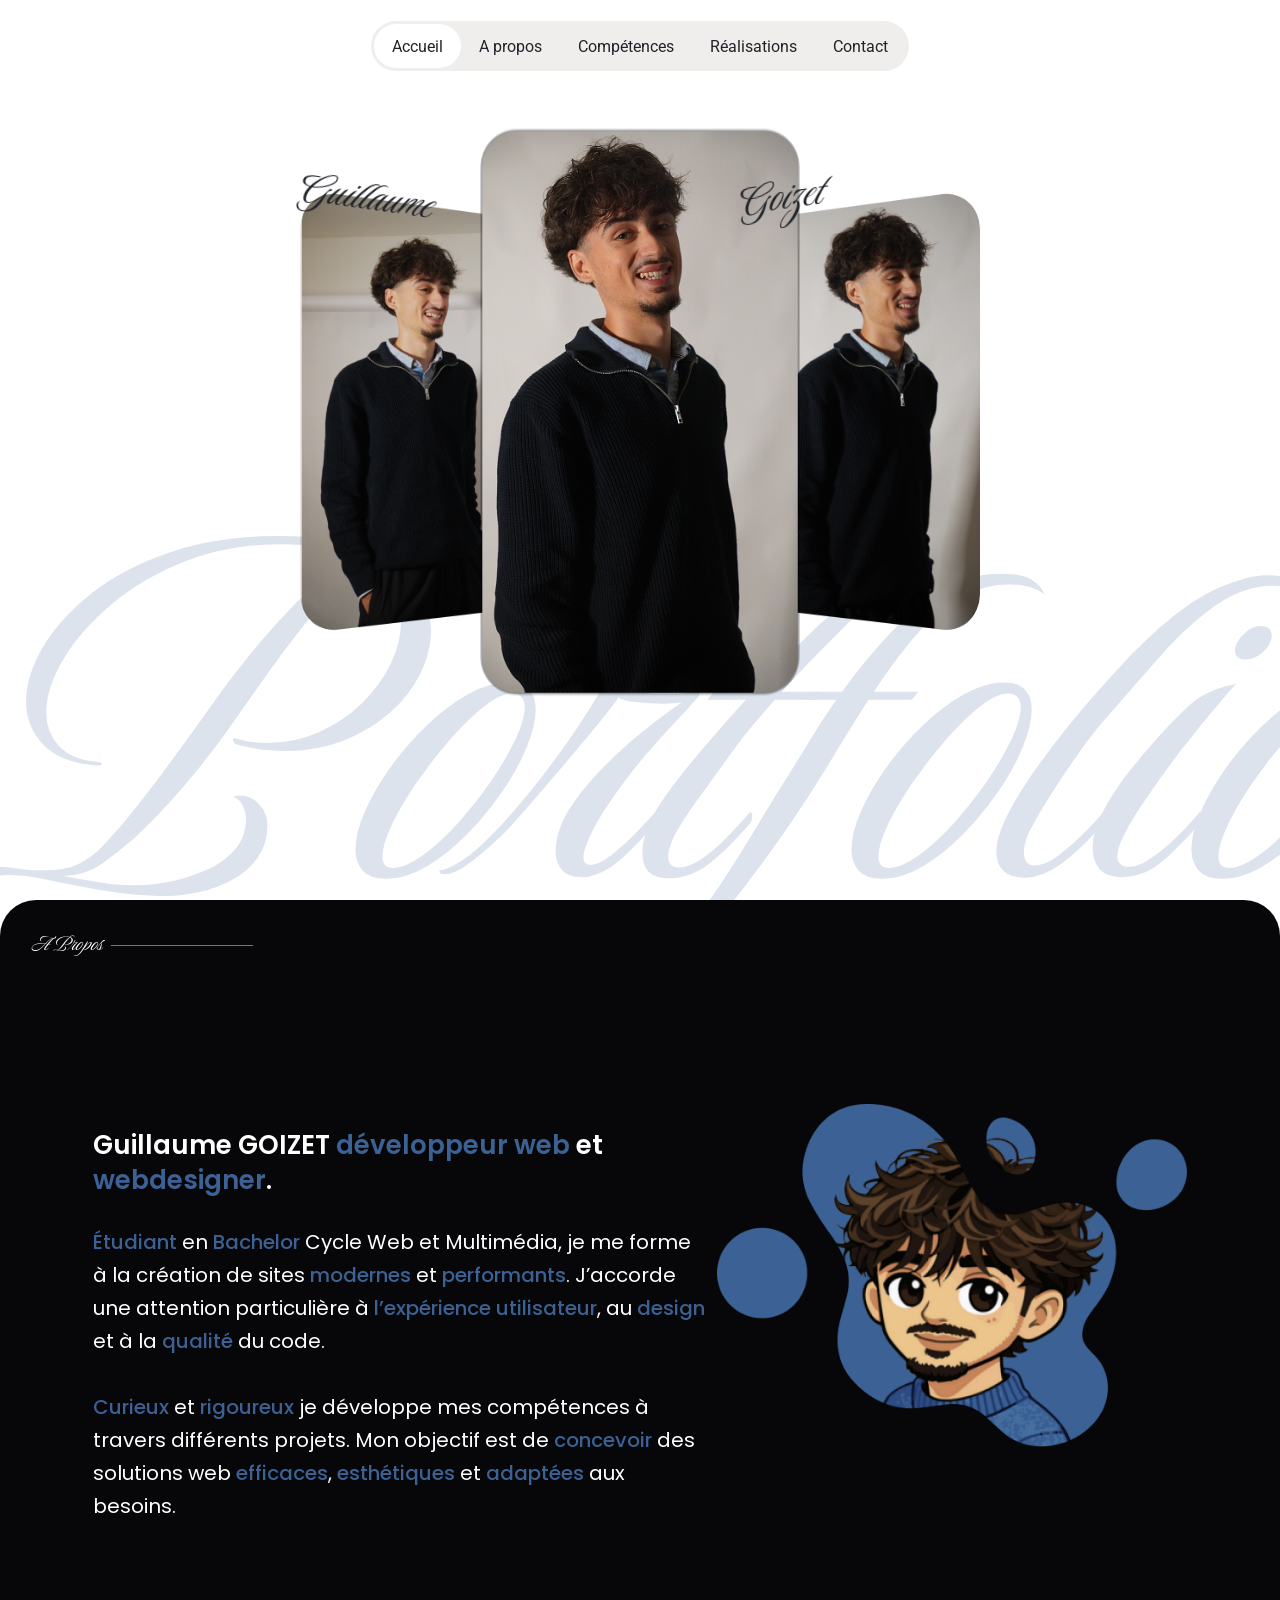
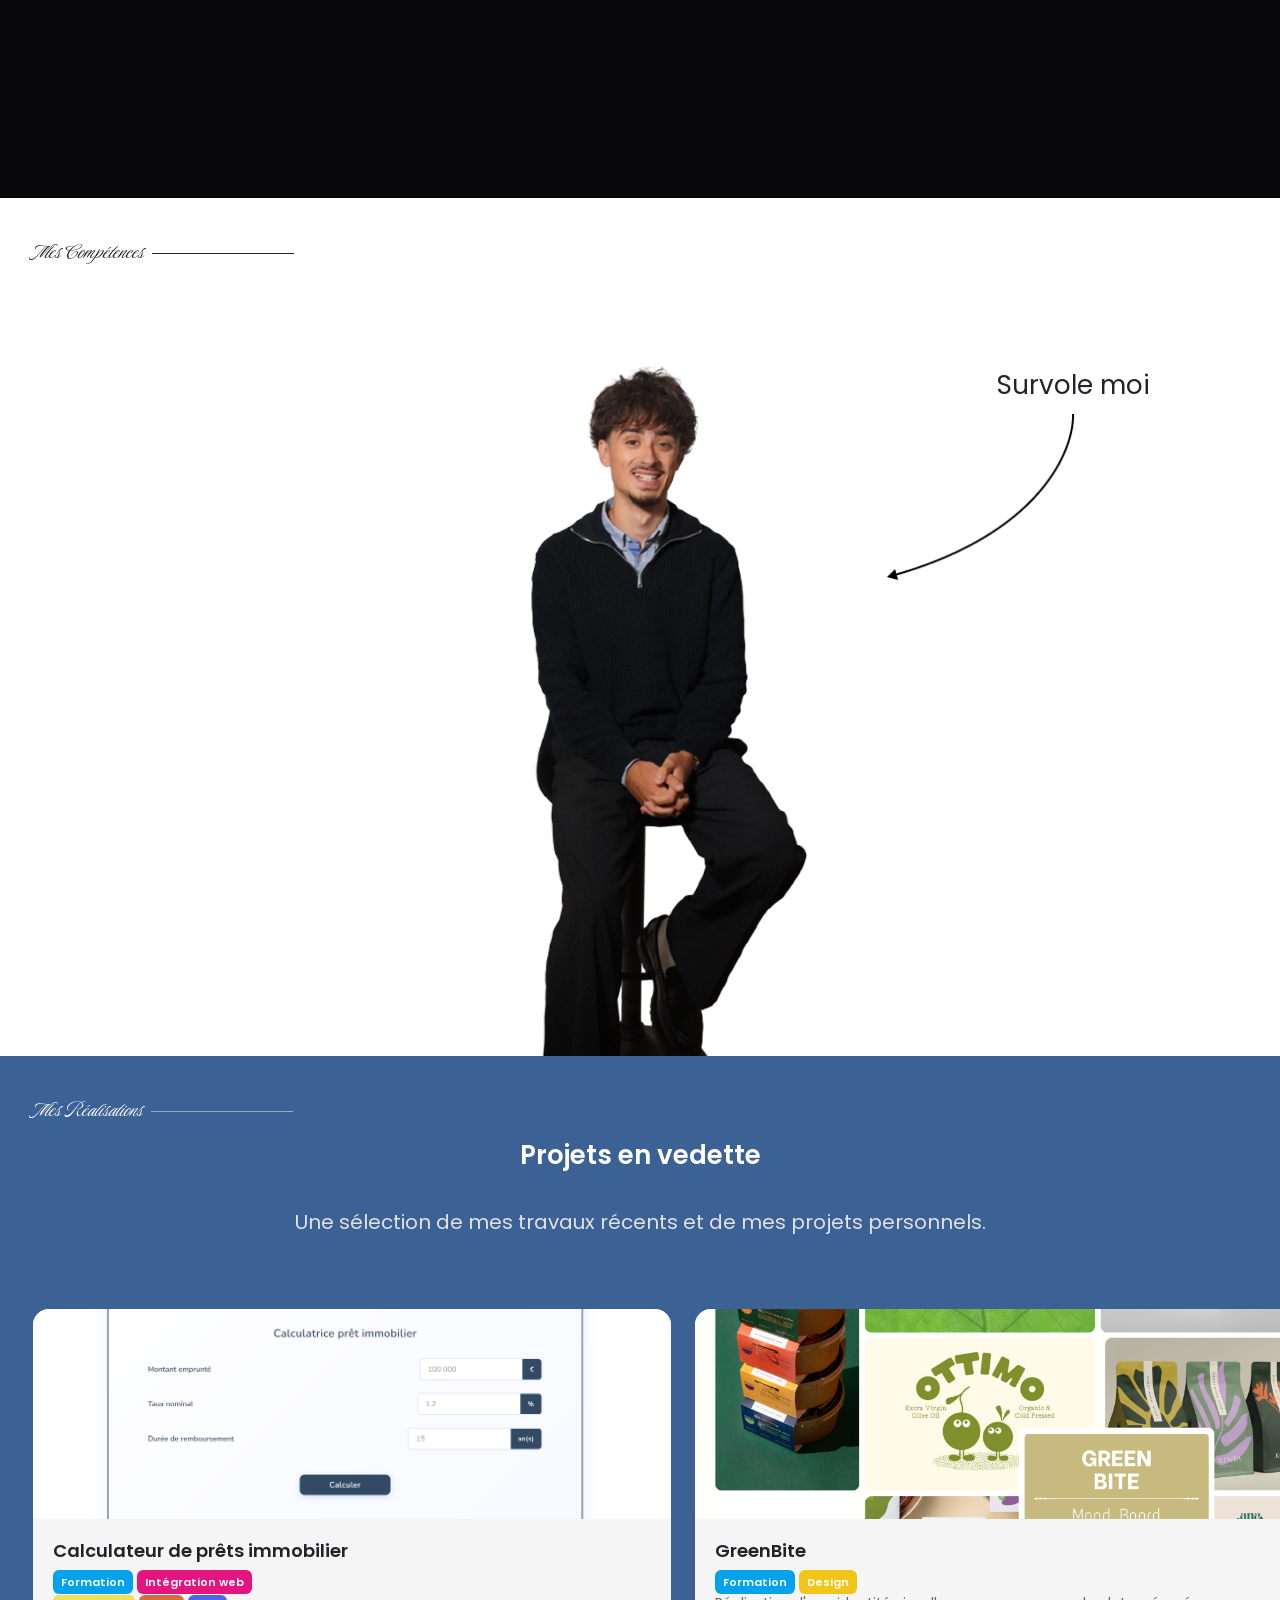
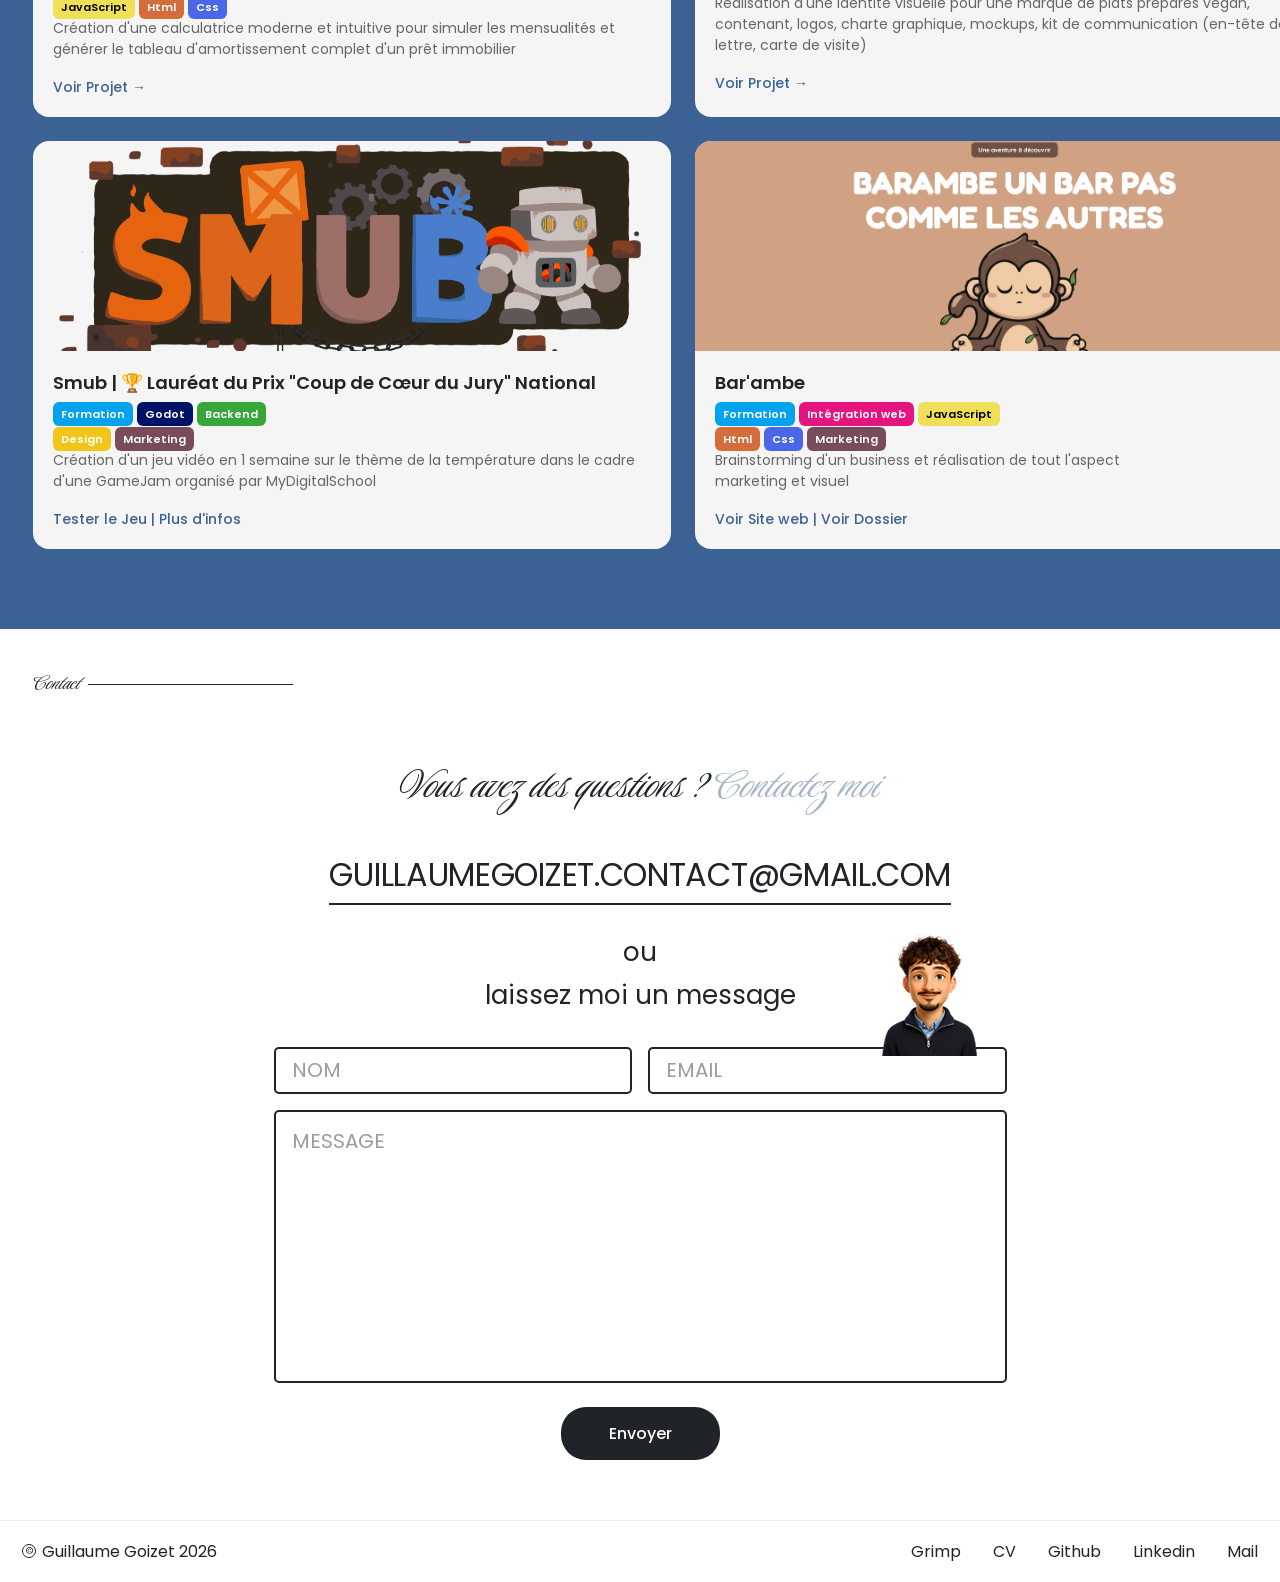
==== index.html @ 8a5b67d9 "UPDATE Portfolio" ====
<!doctype html>
<html lang="fr">
  <head>
    <meta charset="UTF-8" />
    <meta name="viewport" content="width=device-width, initial-scale=1.0" />
    <title>Portfolio — Guillaume Goizet</title>
    <link rel="stylesheet" href="/assets/styles.css" />
    <link rel="preconnect" href="https://fonts.googleapis.com" />
    <link
      href="https://fonts.googleapis.com/css2?family=Luxurious+Script&family=Poppins:wght@300;400;500;600&family=Roboto:wght@400;500&display=swap"
      rel="stylesheet"
    />
  </head>
  <body>
    <!-- SCROLL TO TOP -->
    <button id="scrollTopBtn">↑</button>
    <!-- NAVBAR -->
    <header>
      <nav>
        <a href="#accueil" class="active">Accueil</a>
        <a href="#apropos">A propos</a>
        <a href="#competences">Compétences</a>
        <a href="#realisations">Réalisations</a>
        <a href="#contact">Contact</a>
      </nav>
      <!--<button class="lang-btn" aria-label="Langue">
    <span class="lang-flag">🇫🇷</span>
    <svg class="lang-caret" viewBox="0 0 10 6" fill="none">
      <path d="M1 1L5 5L9 1" stroke="#202328" stroke-width="1.5" stroke-linecap="round" stroke-linejoin="round"/>
    </svg>
  </button>-->
    </header>

    <!-- HERO -->
    <section class="hero" id="accueil">
      <div class="hero-watermark" aria-hidden="true">Portfolio.</div>

      <div class="photo-card photo-left">
        <img src="/img/Hero/Picture_Left.png" alt="Guillaume Goizet" />
      </div>
      <div class="photo-card photo-center">
        <img src="/img/Hero/Picture_Center.png" alt="Guillaume Goizet" />
      </div>
      <div class="photo-card photo-right">
        <img src="/img/Hero/Picture_Right.png" alt="Guillaume" />
      </div>

      <span class="name-tag name-guillaume">Guillaume</span>
      <span class="name-tag name-goizet">Goizet</span>
    </section>

    <!-- À PROPOS -->
    <section class="about" id="apropos">
      <div class="fade-up">
        <span class="section-label section-label-white">A Propos</span>
        <span class="section-line section-line-white"></span>
      </div>

      <div class="about-body-wrap fade-up">
        <div class="about-text">
          <p class="about-title">
            Guillaume GOIZET <span class="hl">développeur web</span> et
            <span class="hl">webdesigner</span>.
          </p>
          <div class="about-desc">
            <p>
              <span class="hl">Étudiant</span> en
              <span class="hl">Bachelor</span> Cycle Web et Multimédia, je me
              forme à la création de sites <span class="hl">modernes</span> et
              <span class="hl">performants</span>. J’accorde une attention
              particulière à <span class="hl">l’expérience utilisateur</span>,
              au <span class="hl">design</span> et à la
              <span class="hl">qualité</span>
              du code.
            </p>
            <br />
            <p>
              <span class="hl">Curieux</span> et
              <span class="hl">rigoureux</span> je développe mes compétences à
              travers différents projets. Mon objectif est de
              <span class="hl">concevoir</span> des solutions web
              <span class="hl">efficaces</span>,
              <span class="hl">esthétiques</span> et
              <span class="hl">adaptées</span> aux besoins.
            </p>
          </div>
        </div>

        <div class="about-avatar">
          <img
            class="avatar-blob"
            src="/img/About/Avatar.png"
            alt=""
            aria-hidden="true"
          />
          <!-- <div class="avatar-photo"> 
        <img src="/img/About/Avatar.png"
             alt="Avatar Guillaume">
      </div>-->
        </div>
      </div>
    </section>

    <!-- COMPÉTENCES -->
    <section class="skills" id="competences">
      <div class="fade-up">
        <span class="section-label section-label-dark">Mes Compétences</span>
        <span class="section-line section-line-dark"></span>
      </div>

      <!--<div class="skills-inner">
        <div class="skills-left fade-up">
          <div class="skills-grid">
            <div class="skill-card">
              <h3>Frontend</h3>
              <p>HTML, CSS, JavaScript, React, Vue.js, Tailwind CSS</p>
            </div>
            <div class="skill-card">
              <h3>Backend</h3>
              <p>Node.js, Express, Python, REST API, GraphQL</p>
            </div>
            <div class="skill-card">
              <h3>Base de données</h3>
              <p>MongoDB, PostgreSQL, MySQL, Firebase</p>
            </div>
            <div class="skill-card">
              <h3>Outils</h3>
              <p>Git, Docker, Figma, VS Code, Linux</p>
            </div>
          </div>
        </div>-->

      <div class="skills-photo-wrap fade-up">
        <img
          class="main-photo"
          src="/img/Skills/Me.png"
          alt="Guillaume Goizet"
        />
        <img
          class="hover-photo"
          src="/img/Skills/MeHover.png"
          alt="Guillaume Goizet"
        />
        <div class="hover-hint">
          <p>Survole moi</p>
          <img src="/img/Skills/arrow.png" alt="" aria-hidden="true" />
        </div>
      </div>
    </section>

    <!-- RÉALISATIONS -->
    <section class="projects" id="realisations">
      <div class="fade-up">
        <span class="section-label section-label-white">Mes Réalisations</span>
        <span class="section-line section-line-white"></span>
      </div>
      <p class="projects-sub-one fade-up">Projets en vedette</p>
      <p class="projects-sub-two fade-up">
        Une sélection de mes travaux récents et de mes projets personnels.
      </p>

      <div class="projects-grid fade-up">
        <div class="project-card">
          <img
            class="thumb"
            src="/img/Projects/calculator_screenshot.png"
            alt="Mortgage loan calculator"
          />
          <div class="project-info">
            <h3>Calculateur de prêts immobilier</h3>
            <span class="filters formation">Formation</span>
            <span class="filters integration">Intégration web</span><br />
            <span class="filters javascript">JavaScript</span>
            <span class="filters html">Html</span>
            <span class="filters css">Css</span>
            <p>
              Création d'une calculatrice moderne et intuitive pour simuler les
              mensualités et générer le tableau d'amortissement complet d'un
              prêt immobilier
            </p>
            <a
              href="https://github.com/GuillaumeGOIZET/Calculator"
              class="project-link"
              target="_blank"
              >Voir Projet →</a
            >
          </div>
        </div>
        <div class="project-card">
          <img
            class="thumb"
            src="/img/Projects/Moodboard_GreenBite.png"
            alt="GreenBite"
          />
          <div class="project-info">
            <h3>GreenBite</h3>
            <span class="filters formation">Formation</span>
            <span class="filters design">Design</span>
            <p>
              Réalisation d'une identité visuelle pour une marque de plats
              préparés vegan, contenant, logos, charte graphique, mockups, kit
              de communication (en-tête de lettre, carte de visite)
            </p>
            <a
              href="/Moodboard_GreenBite.pdf"
              class="project-link"
              target="_blank"
              >Voir Projet →</a
            >
          </div>
        </div>
        <div class="project-card">
          <img
            class="thumb"
            src="/img/Projects/logo-smub.png"
            alt="Smub | GameJam"
          />
          <div class="project-info">
            <h3>Smub | 🏆 Lauréat du Prix "Coup de Cœur du Jury" National</h3>
            <span class="filters formation">Formation</span>
            <span class="filters godot">Godot</span>
            <span class="filters backend">Backend</span><br />
            <span class="filters design">Design</span>
            <span class="filters marketing">Marketing</span>
            <p>
              Création d'un jeu vidéo en 1 semaine sur le thème de la
              température dans le cadre d'une GameJam organisé par
              MyDigitalSchool
            </p>
            <a
              href="https://smuub.itch.io/smub"
              target="_blank"
              class="project-link"
              >Tester le Jeu</a
            >
            <a
              href="https://www.linkedin.com/feed/update/urn:li:activity:7431675680519602176/"
              target="_blank"
              class="project-link"
              >| Plus d'infos</a
            >
          </div>
        </div>
        <div class="project-card">
          <img class="thumb" src="/img/Projects/barambe.png" alt="Bar'ambe" />
          <div class="project-info">
            <h3>Bar'ambe</h3>
            <span class="filters formation">Formation</span>
            <span class="filters integration">Intégration web</span>
            <span class="filters javascript">JavaScript</span><br />
            <span class="filters html">Html</span>
            <span class="filters css">Css</span>
            <span class="filters marketing">Marketing</span>
            <p>
              Brainstorming d'un business et réalisation de tout l'aspect <br />
              marketing et visuel
            </p>
            <a
              href="https://barambe.netlify.app/"
              class="project-link"
              target="_blank"
              >Voir Site web</a
            >
            <a
              href="/Dossier Créative Lab - Barambe 1.pdf"
              class="project-link"
              target="_blank"
              >| Voir Dossier</a
            >
          </div>
        </div>
      </div>

      <!--<div class="projects-more fade-up">
    <a href="#">Swipe to explore more projects</a>
  </div>-->
    </section>

    <!-- CONTACT -->
    <section class="contact" id="contact">
      <div class="fade-up">
        <span class="section-label section-label-dark">Contact</span>
        <span
          class="section-line section-line-dark"
          style="width: 205px"
        ></span>
      </div>

      <img
        class="contact-sticker"
        src="/img/Contact/avatar-form.png"
        alt=""
        aria-hidden="true"
      />

      <div class="contact-heading fade-up">
        <span class="main">Vous avez des questions ? </span>
        <span class="accent">Contactez moi</span>
      </div>

      <div class="contact-email fade-up">
        <div class="email-inner">
          <a href="mailto:guillaumegoizet.contact@gmail.com">
            GUILLAUMEGOIZET.CONTACT@GMAIL.COM
          </a>
          <div class="email-line"></div>
        </div>
      </div>

      <p class="contact-or fade-up">ou</p>
      <p class="contact-sub fade-up">laissez moi un message</p>

      <form
        class="contact-form fade-up"
        action="https://formspree.io/f/xpqojnbq"
        method="POST"
        onsubmit="handleSubmit(event)"
      >
        <div class="form-row">
          <div class="form-field">
            <input
              type="text"
              placeholder="NOM"
              name="nom"
              autocomplete="name"
            />
          </div>
          <div class="form-field">
            <input
              type="email"
              placeholder="EMAIL"
              name="email"
              autocomplete="email"
            />
          </div>
        </div>
        <div class="form-field">
          <textarea placeholder="MESSAGE" name="message"></textarea>
        </div>
        <button type="submit" class="btn-send">Envoyer</button>
      </form>
    </section>

    <!-- FOOTER -->
    <footer>
      <div class="footer-copy">
        <i class="copy-sym">©</i>
        Guillaume Goizet 2026
      </div>
      <div class="footer-links">
        <a
          href="https://eduservices.grimp.io/share?profile=kCNetyWnjxm8"
          target="_blank"
          rel="noopener"
          >Grimp</a
        >
        <a href="/CV_GuillaumeGoizet.pdf" target="_blank" rel="noopener">CV</a>
        <a
          href="https://github.com/GuillaumeGOIZET"
          target="_blank"
          rel="noopener"
          >Github</a
        >
        <a
          href="https://www.linkedin.com/in/guillaume-goizet-2b29b0298/"
          target="_blank"
          rel="noopener"
          >Linkedin</a
        >
        <a href="mailto:guillaumegoizet.contact@gmail.com">Mail</a>
      </div>
    </footer>

    <script>
      // Scroll fade-in
      const obs = new IntersectionObserver(
        (entries) => {
          entries.forEach((e) => {
            if (e.isIntersecting) e.target.classList.add("visible");
          });
        },
        { threshold: 0.12 },
      );
      document.querySelectorAll(".fade-up").forEach((el) => obs.observe(el));

      // Active nav link
      const sections = document.querySelectorAll("section[id]");
      const links = document.querySelectorAll("nav a");
      window.addEventListener(
        "scroll",
        () => {
          let cur = "";
          sections.forEach((s) => {
            if (scrollY >= s.offsetTop - 120) cur = s.id;
          });
          links.forEach((a) => {
            a.classList.toggle("active", a.getAttribute("href") === "#" + cur);
          });
        },
        { passive: true },
      );

      // Form submit
      async function handleSubmit(e) {
        e.preventDefault();
        const btn = e.target.querySelector(".btn-send");
        const form = e.target;
        const data = new FormData(form);

        btn.textContent = "Envoi en cours...";
        btn.disabled = true;

        try {
          const res = await fetch(form.action, {
            method: "POST",
            body: data,
            headers: { Accept: "application/json" },
          });

          if (res.ok) {
            btn.textContent = "Envoyé ✓";
            btn.style.background = "#3b6195";
            form.reset();
          } else {
            btn.textContent = "Erreur, réessaie";
            btn.style.background = "#c0392b";
          }
        } catch {
          btn.textContent = "Erreur réseau";
          btn.style.background = "#c0392b";
        } finally {
          btn.disabled = false;
          setTimeout(() => {
            btn.textContent = "Envoyer";
            btn.style.background = "";
          }, 4000);
        }
      }

      // ── PARALLAX WATERMARK ──────────────────────────
      const watermark = document.querySelector(".hero");

      function updateParallax() {
        // Le watermark monte 2x moins vite que le scroll → effet de profondeur
        const offset = window.scrollY * 0.45;
        watermark.style.transform = `translateY(-${offset}px)`;
      }

      window.addEventListener("scroll", updateParallax, { passive: true });
      updateParallax();

      // ── SCROLL TO TOP ──────────────────────────
      const btn = document.getElementById("scrollTopBtn");

      // Afficher le bouton après scroll
      window.addEventListener("scroll", () => {
        if (window.scrollY > 300) {
          btn.classList.add("show");
        } else {
          btn.classList.remove("show");
        }
      });

      // Scroll smooth vers le haut
      btn.addEventListener("click", () => {
        window.scrollTo({
          top: 0,
          behavior: "smooth",
        });
      });
    </script>
  </body>
</html>
---- assets/styles.css ----
@import url("https://fonts.googleapis.com/css2?family=Montserrat:ital,wght@0,100..900;1,100..900&family=Roboto:ital,wght@0,100..900;1,100..900&display=swap");

*,
*::before,
*::after {
  margin: 0;
  padding: 0;
  box-sizing: border-box;
}

:root {
  --blue: #3b6195;
  --blue-light: #a5b6c8;
  --dark: #070709;
  --text: #202328;
  --white: #ffffff;
}

html {
  scroll-behavior: smooth;
}
body {
  background: var(--white);
  color: var(--text);
  font-family: "Poppins", sans-serif;
  overflow-x: hidden;
  margin: 0; /* Ajoute cette ligne pour enlever la marge */
  padding: 0; /* Si tu veux aussi supprimer les espacements internes */
  max-width: 100%; /* Assure-toi que la largeur est à 100% */
  width: 100%; /* Pour que le body prenne toute la largeur */
}

/* ── SCROLL TO TOP ─────────────────────────────── */
#scrollTopBtn {
  position: fixed;
  z-index: 999;
  bottom: 30px;
  right: 30px;
  padding: 14px 22px;
  font-size: 26px;
  border: none;
  border-radius: 50%;
  background-color: #000;
  color: white;
  cursor: pointer;
  opacity: 0;
  pointer-events: none;
  transition:
    opacity 0.3s,
    transform 0.3s;
  transform: translateY(20px);
}

#scrollTopBtn.show {
  opacity: 1;
  pointer-events: auto;
  transform: translateY(0);
}

#scrollTopBtn:hover {
  background-color: #555;
}

/* ── NAVBAR ─────────────────────────────── */
header {
  position: fixed;
  top: 21px;
  left: 50%;
  transform: translateX(-50%);
  z-index: 200;
  display: flex;
  align-items: center;
  gap: 8px;
  height: 50px;
  background: rgba(232, 229, 228, 0.65);
  backdrop-filter: blur(14px);
  -webkit-backdrop-filter: blur(14px);
  border-radius: 25px;
  padding: 3px 3px 3px 3px;
  white-space: nowrap;
}

nav {
  display: flex;
  align-items: center;
}

nav a {
  font-family: "Roboto", sans-serif;
  font-size: 16px;
  color: var(--text);
  text-decoration: none;
  padding: 0 18px;
  height: 44px;
  display: flex;
  align-items: center;
  border-radius: 25px;
  transition: background 0.2s;
}
nav a:hover {
  background: rgba(255, 255, 255, 0.55);
}
nav a.active {
  background: var(--white);
}

.lang-btn {
  display: flex;
  align-items: center;
  gap: 3px;
  background: none;
  border: none;
  cursor: pointer;
  padding: 2px 4px;
}
.lang-flag {
  font-size: 18px;
}
.lang-caret {
  width: 10px;
  height: 10px;
  opacity: 0.6;
}

/* ── HERO ────────────────────────────────── */
/*.hero {
  position: relative;
  z-index: 0;
  width: 100%;
  height: 1013px;
  overflow: hidden;
  background: var(--white);
  justify-content: center;
  align-items: center;
}*/

.hero {
  position: sticky; /* ← clé de tout */
  top: 0; /* ← se colle en haut du viewport */
  z-index: 0; /* ← toutes les sections suivantes passeront dessus */
  width: 100%;
  height: 100vh;
  overflow: visible; /* ← permet au watermark de déborder vers le bas */
  background: var(--white);
  display: flex;
  justify-content: center;
  align-items: center;
}

/*.hero-watermark {
  position: absolute;
  bottom: 20px;
  left: -40px;
  font-family: "Luxurious Script", cursive;
  font-size: min(30vw, 420px);
  color: var(--blue);
  opacity: 0.18;
  white-space: nowrap;
  line-height: 1;
  pointer-events: none;
  user-select: none;
  z-index: 0;
}*/

.hero-watermark {
  position: absolute; /* ← redevient absolute dans le hero */
  bottom: -170px; /* ← déborde sous le hero */
  left: -40px;
  font-family: "Luxurious Script", cursive;
  font-size: 670px;
  color: var(--blue);
  opacity: 0.18;
  white-space: nowrap;
  line-height: 1;
  pointer-events: none;
  user-select: none;
  z-index: 1;
  will-change: transform; /* ← pour le parallax JS */
}

.photo-card {
  position: absolute;
  z-index: 3;
  border-radius: 40px;
  overflow: hidden;
}

.photo-card img {
  width: 100%;
  height: 100%;
  object-fit: cover;
  display: block;
}

.photo-center {
  left: 637px;
  top: 127px;
  width: 366px;
  height: 650px;
  /* box-shadow: 0 0 8px 2px rgba(0, 0, 0, 0.25); */
  z-index: 2;
  /* animation: float 4s ease-in-out infinite; */
}

/* @keyframes float { 
  0%,
  100% {
    transform: translateY(-20px);
  }
  50% {
    transform: translateY(-60px);
  }
}*/

.photo-right {
  left: 1027px;
  top: 189px;
  width: 296px;
  height: 525px;
  z-index: 1;
}
/*.photo-right::after {
  content: "";
  position: absolute;
  inset: 0;
  border-radius: 40px;
  background: linear-gradient(
    to left,
    rgba(255, 255, 255, 0.4) 0%,
    transparent 40%
  );
}*/

.photo-left {
  left: 317px;
  top: 189px;
  width: 296px;
  height: 525px;
  z-index: 1;
}
/*.photo-left::after {
  content: "";
  position: absolute;
  inset: 0;
  border-radius: 40px;
  background: linear-gradient(
    to right,
    rgba(255, 255, 255, 0.4) 0%,
    transparent 40%
  );
}*/

.name-tag {
  position: absolute;
  font-family: "Luxurious Script", cursive;
  font-size: 50px;
  color: var(--text);
  white-space: nowrap;
  z-index: 4;
  line-height: 1;
}
.name-guillaume {
  left: 398px;
  top: 172px;
  transform: rotate(8deg);
}
.name-goizet {
  left: 1129px;
  top: 172px;
  transform: rotate(-8deg);
}

/* ── À PROPOS ────────────────────────────── */
.about {
  position: relative;
  z-index: 2;
  background: var(--dark);
  border-radius: 36px 36px 0 0;
  min-height: 898px;
  padding: 30px 33px 80px;
  overflow: hidden;
}

.section-label {
  font-family: "Luxurious Script", cursive;
  font-size: 24px;
  display: inline-block;
}
.section-label-white {
  color: var(--white);
}
.section-label-dark {
  color: var(--text);
}

.section-line {
  height: 1px;
  display: inline-block;
  width: 142px;
  margin-left: 4px;
  vertical-align: middle;
}
.section-line-white {
  background: rgba(255, 255, 255, 0.45);
}
.section-line-dark {
  background: var(--text);
}

.about-body-wrap {
  display: flex;
  gap: 400px;
  align-items: flex-start;
  margin-top: 90px;
  padding: 150px 95px;
}

.about-text {
  flex: 1;
}

.about-title {
  font-size: 26px;
  font-weight: 600;
  color: var(--white);
  line-height: 1.35;
  margin-bottom: 28px;
}
.about-title .hl {
  color: var(--blue);
}

.about-desc {
  font-size: 20px;
  font-weight: 400;
  color: var(--white);
  line-height: 1.65;
}
.about-desc .hl {
  color: var(--blue);
  font-weight: 500;
}

.about-avatar {
  position: relative;
  flex-shrink: 0;
  width: 380px;
}

.avatar-blob {
  position: absolute;
  top: -24px;
  left: -90px;
  width: 470px;
  pointer-events: none;
  z-index: 0;
}

/*.avatar-photo { 
  position: relative;
  z-index: 1;
  width: 372px;
  height: 409px;
  border-radius: 36px 36px 0 0;
  overflow: hidden;
  margin-left: 20px;
}
.avatar-photo img {
  width: 100%;
  height: 100%;
  object-fit: cover;
  object-position: center top;
}*/

/* ── COMPÉTENCES ────────────────────────── */
.skills {
  background: var(--white);
  padding: 40px 33px 0px;
  position: relative;
  z-index: 2;
}

/*.skills-inner {
  display: flex;
  align-items: flex-start;
  gap: 0;
  margin-top: 30px;
  position: relative;
}

.skills-left {
  flex: 1;
  padding-right: 40px;
}

.skills-grid {
  display: grid;
  grid-template-columns: 1fr 1fr;
  gap: 14px;
  margin-top: 50px;
}

.skill-card {
  background: var(--dark);
  border-radius: 14px;
  padding: 18px 22px;
  color: var(--white);
  transition:
    background 0.25s,
    transform 0.25s;
  cursor: default;
}
.skill-card:hover {
  background: var(--blue);
  transform: translateY(-4px);
}
.skill-card h3 {
  font-size: 15px;
  font-weight: 600;
  margin-bottom: 6px;
}
.skill-card p {
  font-size: 13px;
  opacity: 0.7;
  line-height: 1.5;
}*/

.skills-photo-wrap {
  position: relative;
  width: 422px;
  flex-shrink: 0;
  margin: 40px auto 0;
}
.skills-photo-wrap img {
  width: 100%;
  display: block;
  pointer-events: none;
}
.skills-photo-wrap img.main-photo {
  width: 100%;
  height: 750px;
  object-fit: cover;
  object-position: center top;
  display: block;
  transition: opacity 0.3s ease;
}
.hover-photo {
  position: absolute;
  top: 0;
  left: 0;
  width: 100%;
  height: 100%;
  object-fit: cover;
  object-position: center top;
  opacity: 0;
  transition: opacity 0.3s ease;
}
/* au hover */
.skills-photo-wrap:hover .hover-photo {
  opacity: 1;
}

.skills-photo-wrap:hover .main-photo {
  opacity: 0;
}

.hover-hint {
  position: absolute;
  top: 40px;
  left: calc(80% + 20px);
  white-space: nowrap;
}
.hover-hint p {
  position: absolute;
  top: 20px;
  left: 130px;
  font-size: 26px;
  color: var(--text);
  white-space: nowrap;
}
.hover-hint img {
  position: absolute;
  width: 188px;
  margin-top: 8px;
  top: 60px;
  left: calc(100% + 20px);
}

/* ── RÉALISATIONS ───────────────────────── */
.projects {
  background: var(--blue);
  z-index: 2;
  padding: 40px 33px 80px;
}

.projects-sub-one {
  font-size: 26px;
  color: #fff;
  margin: 12px 0 32px;
  text-align: center;
  font-weight: 600;
}

.projects-sub-two {
  font-size: 20px;
  color: #e1e1e1;
  margin: 12px 0 32px;
  text-align: center;
}

.projects-grid {
  width: 1300px;
  margin: 0 auto;
  display: grid;
  grid-template-columns: repeat(2, 1fr);
  gap: 24px;
  padding: 40px 0px 0px;
}

.project-card {
  border-radius: 16px;
  overflow: hidden;
  background: #f5f5f5;
  cursor: pointer;
  transition:
    transform 0.3s,
    box-shadow 0.3s;
}
.project-card:hover {
  transform: translateY(-6px);
  box-shadow: 0 16px 48px rgba(0, 0, 0, 0.12);
}
.project-card img.thumb {
  width: 100%;
  height: 210px;
  object-fit: cover;
  display: block;
}
.project-info {
  padding: 18px 20px;
}
.project-info h3 {
  font-size: 18px;
  font-weight: 600;
  margin-bottom: 4px;
}
.filters {
  font-family: "Poppins", sans-serif;
  font-size: 11px;
  font-weight: 600;
  color: white;
  border-radius: 6px;
  padding: 4px 8px;
  margin-bottom: 45px;
}
.formation {
  background-color: #02A3EC;
}
.integration {
  background-color: #E51580;
}
.javascript {
  background-color: #EFE058;
  color: black;
}
.html {
  background-color: #D56C3C;
}
.css {
  background-color: #4967E8;
}
.design {
  background-color: #f2c618;
}
.godot {
  background-color: #001265;
}
.backend {
  background-color: #37A739;
}
.marketing {
  background-color: #784C5A;
}
.project-info p {
  font-size: 14px;
  color: #666;
  line-height: 1.5;
  margin-top: 6;
  margin-bottom: 14px;
}
.project-link {
  font-size: 14px;
  font-weight: 500;
  color: var(--blue);
  text-decoration: none;
  display: inline-flex;
  align-items: center;
  gap: 6px;
  transition: gap 0.2s;
}
.project-link:hover {
  gap: 10px;
}

.projects-more {
  text-align: center;
  margin-top: 36px;
}
.projects-more a {
  font-size: 16px;
  color: #888;
  text-decoration: none;
  border-bottom: 1px solid #ccc;
  padding-bottom: 2px;
  transition:
    color 0.2s,
    border-color 0.2s;
}
.projects-more a:hover {
  color: var(--blue);
  border-color: var(--blue);
}

/* ── CONTACT ────────────────────────────── */
.contact {
  padding: 40px 33px 60px;
  z-index: 2;
  position: relative;
}

.contact-heading {
  text-align: center;
  margin: 60px 0 36px;
  line-height: 1.2;
}
.contact-heading .main {
  font-family: "Luxurious Script", cursive;
  font-size: 48px;
  color: var(--text);
}
.contact-heading .accent {
  font-family: "Luxurious Script", cursive;
  font-size: 48px;
  color: var(--blue-light);
}

.contact-email {
  text-align: center;
  margin-bottom: 28px;
}
.email-inner {
  display: inline-block;
}
.email-inner a {
  font-size: clamp(18px, 2.5vw, 36px);
  color: var(--text);
  text-decoration: none;
  font-family: "Poppins", sans-serif;
  font-weight: 400;
  letter-spacing: -0.3px;
  display: block;
}
.email-line {
  height: 2px;
  background: var(--text);
  margin-top: 4px;
}

.contact-or {
  text-align: center;
  font-size: 26px;
  color: var(--text);
  margin: 22px 0 4px;
}
.contact-sub {
  text-align: center;
  font-size: 26px;
  color: var(--text);
  margin-bottom: 32px;
}

.contact-sticker {
  position: absolute;
  right: 500px;
  top: 305px;
  width: 101px;
  pointer-events: none;
}

.contact-form {
  max-width: 733px;
  margin: 0 auto;
  display: flex;
  flex-direction: column;
  gap: 16px;
}
.form-row {
  display: flex;
  gap: 16px;
}
.form-field {
  flex: 1;
}

.form-field input,
.form-field textarea {
  width: 100%;
  border: 2px solid var(--text);
  border-radius: 5px;
  font-family: "Poppins", sans-serif;
  font-size: 20px;
  color: var(--text);
  padding: 10px 16px;
  background: var(--white);
  outline: none;
  transition: border-color 0.2s;
  resize: none;
  display: block;
}
.form-field input {
  height: 47px;
}
.form-field textarea {
  height: 273px;
  padding-top: 14px;
}
.form-field input::placeholder,
.form-field textarea::placeholder {
  color: rgba(32, 35, 40, 0.45);
}
.form-field input:focus,
.form-field textarea:focus {
  border-color: var(--blue);
}

.btn-send {
  align-self: center;
  margin-top: 8px;
  background: var(--text);
  color: var(--white);
  font-family: "Poppins", sans-serif;
  font-size: 16px;
  font-weight: 500;
  border: none;
  border-radius: 25px;
  padding: 14px 48px;
  cursor: pointer;
  transition:
    background 0.2s,
    transform 0.15s;
}
.btn-send:hover {
  background: var(--blue);
  transform: scale(1.04);
}

/* ── FOOTER ─────────────────────────────── */
footer {
  display: flex;
  align-items: center;
  justify-content: space-between;
  z-index: 2;
  padding: 18px 22px;
  border-top: 1px solid rgba(0, 0, 0, 0.08);
}
.footer-copy {
  display: flex;
  align-items: center;
  gap: 6px;
  font-size: 16px;
  color: var(--text);
}
.copy-sym {
  width: 14px;
  height: 14px;
  border: 1.5px solid var(--text);
  border-radius: 50%;
  display: inline-flex;
  align-items: center;
  justify-content: center;
  font-size: 9px;
  font-style: normal;
}
.footer-links {
  display: flex;
  gap: 32px;
}
.footer-links a {
  font-size: 16px;
  color: var(--text);
  text-decoration: none;
  transition: color 0.2s;
}
.footer-links a:hover {
  color: var(--blue);
}

/* ── SCROLL FADE ─────────────────────────── */
.fade-up {
  opacity: 0;
  transform: translateY(28px);
  transition:
    opacity 0.7s ease,
    transform 0.7s ease;
}
.fade-up.visible {
  opacity: 1;
  transform: none;
}

/* RESPONSIVE */
/* ───────── GRAND ECRAN (>= 1024px) ───────── */
@media (min-width: 1647px) {
  .hero-watermark {
    font-size: 770px;
    left: -20px;
    bottom: -180px;
  }

  .photo-card {
    position: absolute;
    z-index: 3;
    border-radius: 40px;
    overflow: hidden;
  }

  .photo-card img {
    width: 100%;
    height: 100%;
    object-fit: cover;
    display: block;
  }

  .photo-center {
    left: 787px;
    top: 127px;
    width: 366px;
    height: 650px;
    box-shadow: 0 0 8px 2px rgba(0, 0, 0, 0.25);
    z-index: 2;
    /* animation: float 4s ease-in-out infinite; */
  }
  .photo-right {
    left: 1177px;
    top: 189px;
    width: 296px;
    height: 525px;
    z-index: 1;
  }
  .photo-left {
    left: 467px;
    top: 189px;
    width: 296px;
    height: 525px;
    z-index: 1;
  }

  .name-tag {
    position: absolute;
    font-family: "Luxurious Script", cursive;
    font-size: 50px;
    color: var(--text);
    white-space: nowrap;
    z-index: 4;
    line-height: 1;
  }
  .name-guillaume {
    left: 548px;
    top: 172px;
    transform: rotate(8deg);
  }
  .name-goizet {
    left: 1279px;
    top: 172px;
    transform: rotate(-8deg);
  }
  .contact-sticker {
    position: absolute;
    right: 620px;
    top: 305px;
    width: 101px;
    pointer-events: none;
  }
}
/* ── LAPTOP (< 1400px) ────────────────────────────────────── */
@media (max-width: 1400px) {
  /* HERO — recentrage relatif à la fenêtre */
  .hero-watermark {
    font-size: clamp(200px, 45vw, 620px);
    bottom: -120px;
    left: -20px;
  }

  .photo-center {
    left: 50%;
    transform: translateX(-50%);
    top: 127px;
    width: 320px;
    height: 570px;
  }

  .photo-left {
    left: calc(50% - 340px);
    top: 189px;
    width: 250px;
    height: 445px;
  }

  .photo-right {
    left: calc(50% + 90px);
    top: 189px;
    width: 250px;
    height: 445px;
  }

  .name-guillaume {
    left: calc(50% - 340px);
    top: 172px;
  }

  .name-goizet {
    left: calc(50% + 100px);
    top: 172px;
  }

  /* ABOUT */
  .about-body-wrap {
    gap: 100px;
    padding: 80px 60px;
  }

  /* SKILLS */
  .hover-hint {
    left: calc(100% + 16px);
  }

  /* CONTACT */
  .contact-sticker {
    right: 300px;
  }
}

/* ── TABLET (< 1024px) ────────────────────────────────────── */
@media (max-width: 1024px) {
  /* NAVBAR */
  header {
    width: calc(100% - 32px);
    max-width: 700px;
  }

  nav a {
    padding: 0 14px;
    font-size: 15px;
  }

  /* HERO */
  .hero {
    height: 100svh; /* safe-area mobile */
  }

  .hero-watermark {
    font-size: clamp(160px, 38vw, 440px);
    bottom: -80px;
    left: -15px;
  }

  .photo-center {
    left: 50%;
    transform: translateX(-50%);
    top: 140px;
    width: 270px;
    height: 480px;
  }

  .photo-left {
    left: calc(50% - 285px);
    top: 190px;
    width: 210px;
    height: 375px;
  }

  .photo-right {
    left: calc(50% + 75px);
    top: 190px;
    width: 210px;
    height: 375px;
  }

  .name-guillaume {
    left: calc(50% - 290px);
    top: 175px;
    font-size: 40px;
  }

  .name-goizet {
    left: calc(50% + 80px);
    top: 175px;
    font-size: 40px;
  }

  /* ABOUT */
  .about-body-wrap {
    flex-direction: column;
    gap: 60px;
    padding: 60px 40px;
    margin-top: 40px;
  }

  .about-title {
    font-size: 22px;
  }
  .about-desc {
    font-size: 17px;
  }

  .about-avatar {
    width: 100%;
    display: flex;
    justify-content: center;
    min-height: 300px;
  }

  .avatar-blob {
    position: relative;
    top: 0;
    left: 0;
    width: min(400px, 80vw);
  }

  /* SKILLS — photo centrée, hint caché */
  .skills {
    padding: 40px 33px 60px;
    align-items: center;
  }

  .skills-photo-wrap {
    width: min(320px, 70vw);
  }

  .skills-photo-wrap img.main-photo {
    height: auto;
    min-height: 400px;
  }

  .hover-photo {
    height: auto;
    min-height: 400px;
    /* Sur touch, afficher directement le hover */
    opacity: 1;
  }

  .skills-photo-wrap .main-photo {
    opacity: 0;
  }

  .hover-hint {
    display: none;
  } /* pas de "Survole moi" sur touch */

  /* PROJECTS */
  .projects-grid {
    grid-template-columns: repeat(2, 1fr);
    gap: 20px;
    width: 100%;
  }

  /* CONTACT */
  .contact-sticker {
    display: none;
  }

  .form-row {
    flex-direction: column;
    gap: 16px;
  }

  .email-inner a {
    font-size: clamp(14px, 3vw, 28px);
  }
}

/* ── MOBILE (< 768px) ─────────────────────────────────────── */
@media (max-width: 768px) {
  /* NAVBAR — plus petit, sans overflow */
  header {
    top: 10px;
    height: auto;
    padding: 6px 8px;
    width: calc(100% - 24px);
  }

  nav {
    flex-wrap: wrap;
    justify-content: center;
    gap: 2px;
  }

  nav a {
    font-size: 13px;
    padding: 6px 10px;
    height: 36px;
  }

  /* HERO */
  .hero {
    height: 100svh;
    min-height: 580px;
    overflow: hidden;
  }

  .hero-watermark {
    font-size: clamp(130px, 60vw, 340px);
    bottom: -60px;
    left: -10px;
  }

  /* Sur mobile : seulement la photo centrale */
  .photo-left,
  .photo-right {
    display: none;
  }

  .photo-center {
    left: 50%;
    transform: translateX(-50%);
    top: 130px;
    width: clamp(180px, 55vw, 280px);
    height: clamp(320px, 60vh, 500px);
  }

  .name-tag {
    font-size: clamp(28px, 7vw, 44px);
  }

  .name-guillaume {
    left: clamp(10px, 5vw, 80px);
    top: 115px;
    transform: rotate(8deg);
  }

  .name-goizet {
    /* à droite de la photo centrale */
    left: auto;
    right: clamp(10px, 5vw, 80px);
    top: 115px;
    transform: rotate(-8deg);
  }

  /* ABOUT */
  .about {
    border-radius: 24px 24px 0 0;
    padding: 24px 20px 60px;
  }

  .about-body-wrap {
    padding: 40px 0;
    gap: 40px;
    margin-top: 20px;
  }

  .about-title {
    font-size: 20px;
  }
  .about-desc {
    font-size: 16px;
  }

  .avatar-blob {
    width: min(400px, 85vw);
  }

  /* SKILLS */
  .skills {
    padding: 32px 20px 48px;
  }

  .skills-photo-wrap {
    width: min(260px, 75vw);
    margin-top: 24px;
  }

  /* PROJECTS */
  .projects {
    padding: 32px 20px 60px;
  }

  .projects-grid {
    grid-template-columns: 1fr;
    gap: 20px;
    width: 100%;
  }

  .projects-sub-one {
    font-size: 22px;
  }
  .projects-sub-two {
    font-size: 16px;
  }

  /* CONTACT */
  .contact {
    padding: 32px 20px 48px;
  }

  .contact-heading .main,
  .contact-heading .accent {
    font-size: clamp(28px, 7vw, 42px);
  }

  .contact-or,
  .contact-sub {
    font-size: 20px;
  }

  .form-field input,
  .form-field textarea {
    font-size: 16px;
  }

  /* FOOTER */
  footer {
    flex-direction: column;
    gap: 12px;
    text-align: center;
    padding: 20px;
  }

  .footer-links {
    gap: 20px;
  }

  /* SCROLL TO TOP */
  #scrollTopBtn {
    bottom: 16px;
    right: 16px;
    padding: 10px 16px;
    font-size: 20px;
  }
}

/* ── PETIT MOBILE (< 480px) ───────────────────────────────── */
@media (max-width: 480px) {
  /* NAVBAR */
  nav a {
    font-size: 12px;
    padding: 5px 8px;
  }

  /* HERO */
  .hero-watermark {
    font-size: clamp(100px, 55vw, 180px);
    bottom: -20px;
  }

  .photo-center {
    width: clamp(150px, 58vw, 220px);
    height: clamp(260px, 55vh, 400px);
    top: 120px;
  }

  .name-tag {
    font-size: clamp(22px, 6vw, 32px);
  }

  .name-guillaume {
    left: clamp(4px, 2vw, 20px);
    top: 108px;
  }

  .name-goizet {
    right: clamp(4px, 2vw, 20px);
    top: 108px;
  }

  /* ABOUT */
  .about-title {
    font-size: 18px;
  }
  .about-desc {
    font-size: 15px;
  }

  /* CONTACT */
  .contact-heading .main,
  .contact-heading .accent {
    font-size: clamp(24px, 8vw, 34px);
  }

  .email-inner a {
    font-size: clamp(11px, 3.5vw, 18px);
  }

  /* FOOTER */
  .footer-links {
    flex-wrap: wrap;
    justify-content: center;
  }
}
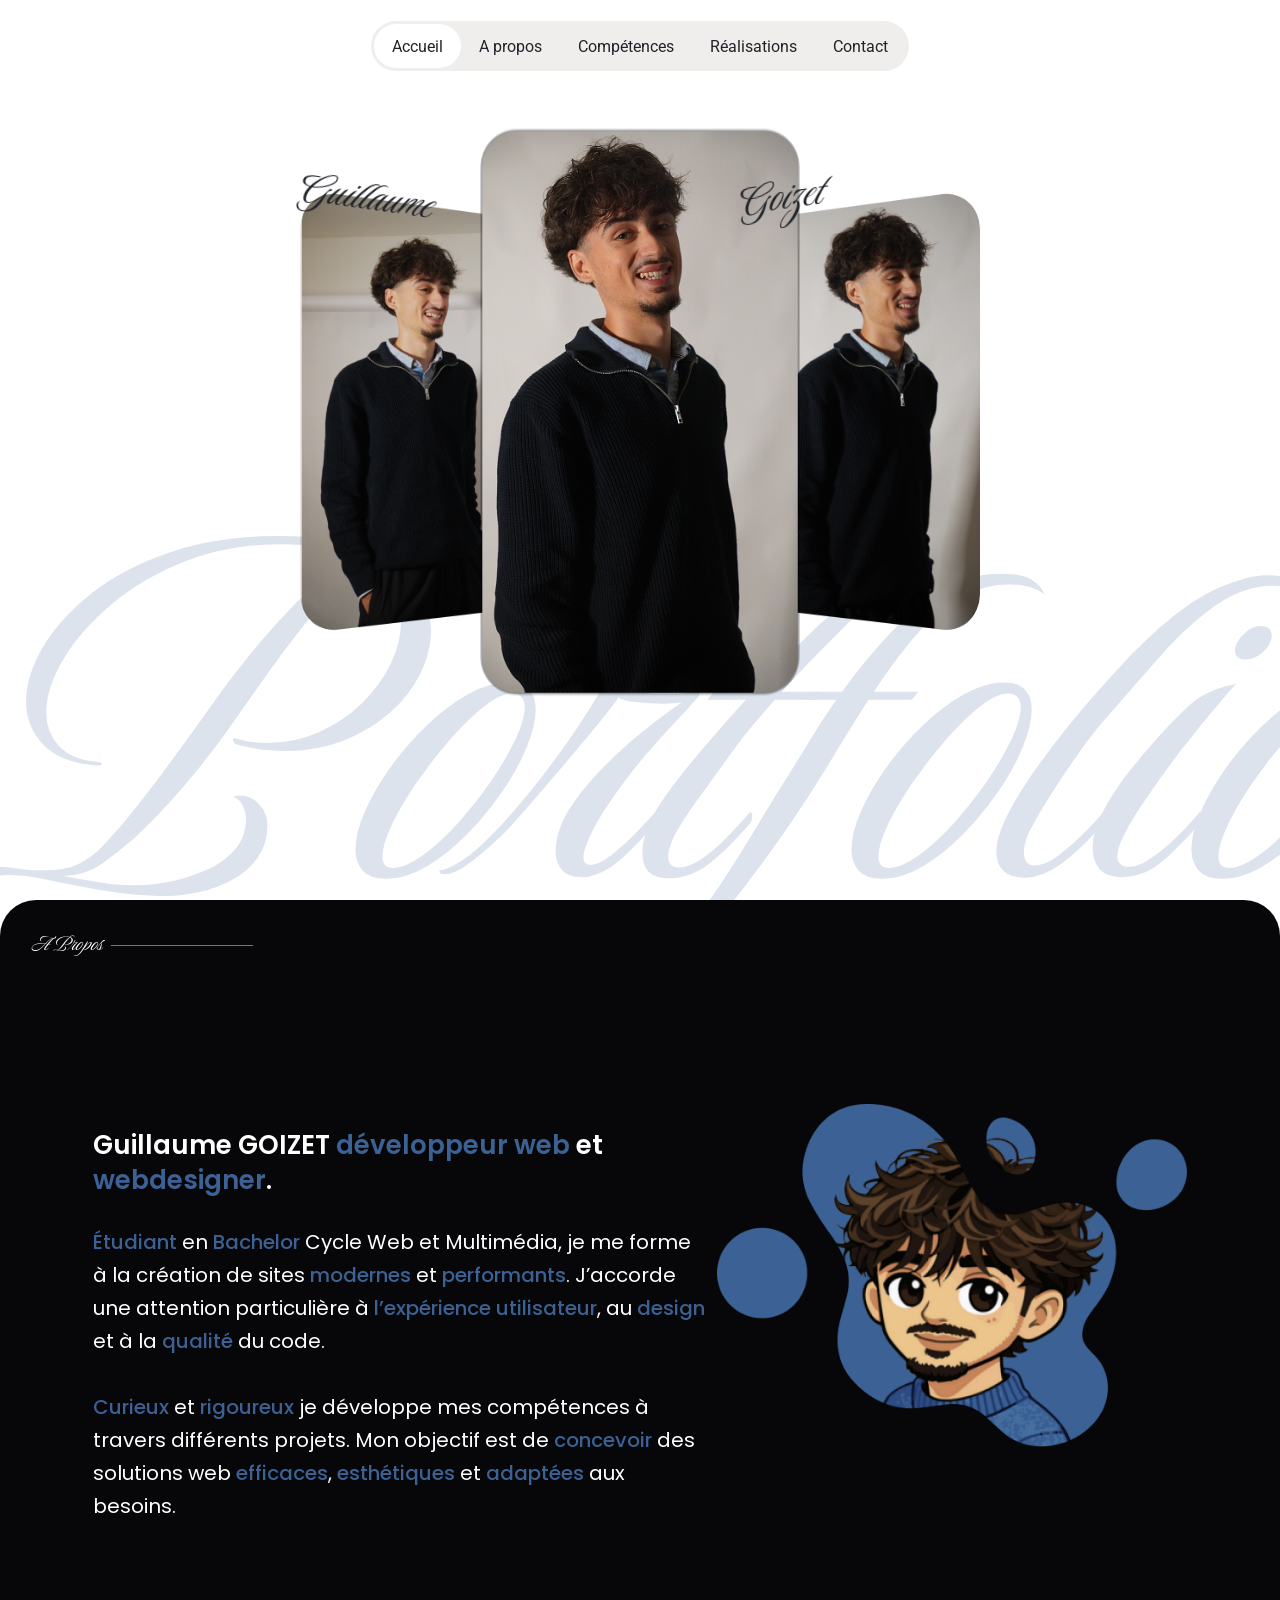
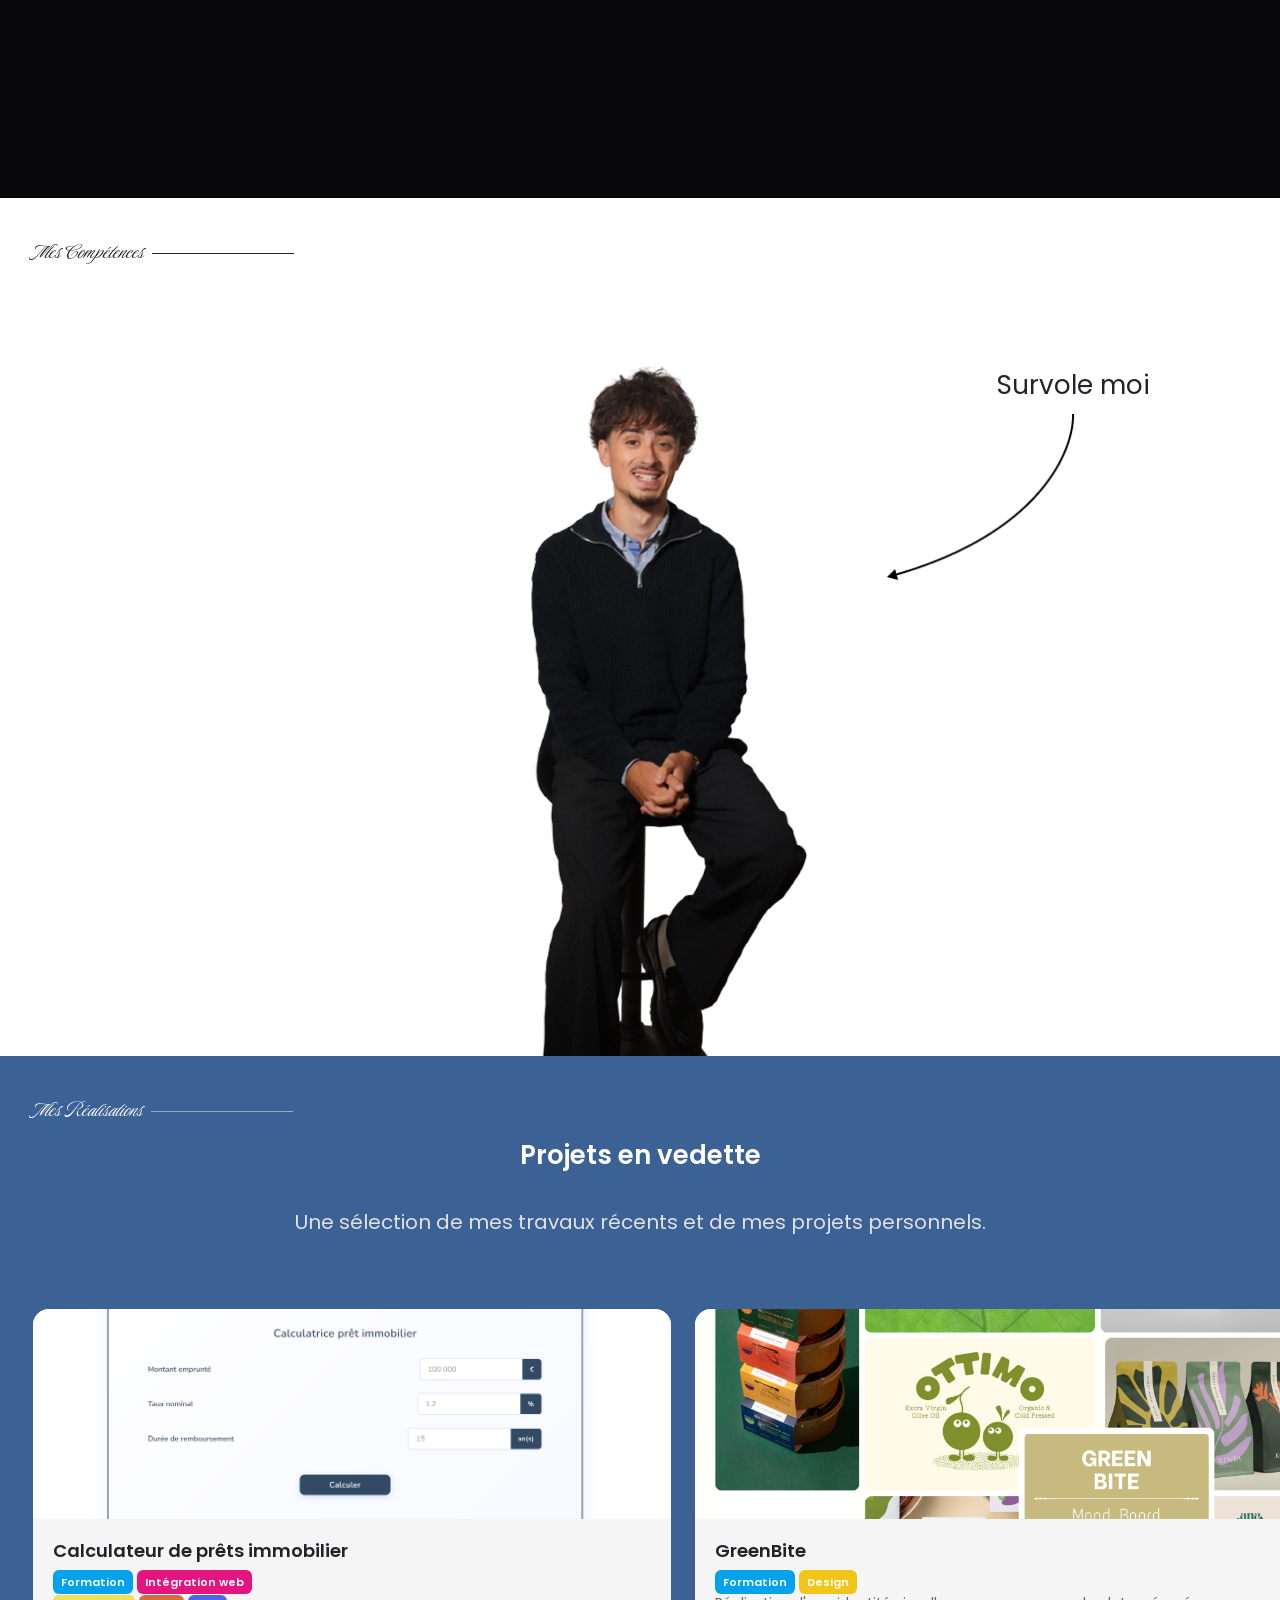
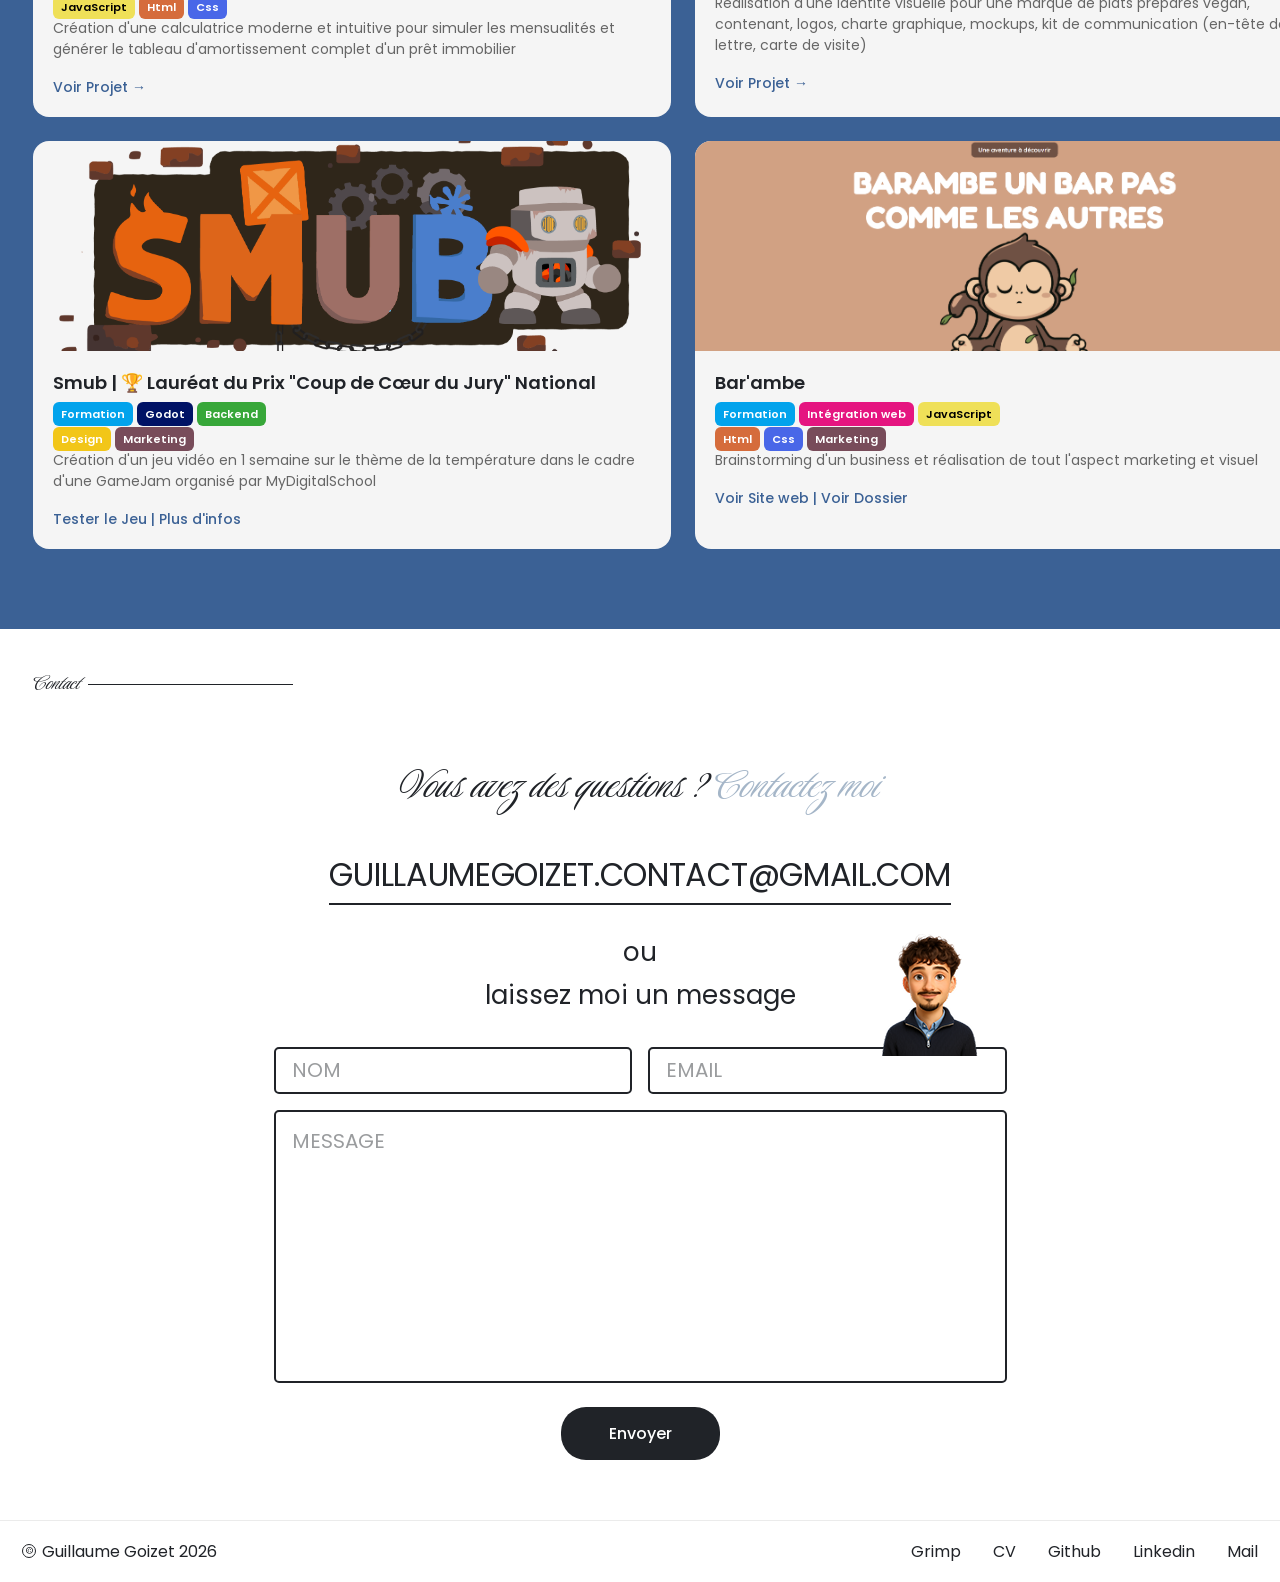
==== commit 708be381: "UPDATE Portfolio" ====
--- a/index.html
+++ b/index.html
@@ -252,7 +252,7 @@
             <span class="filters css">Css</span>
             <span class="filters marketing">Marketing</span>
             <p>
-              Brainstorming d'un business et réalisation de tout l'aspect <br />
+              Brainstorming d'un business et réalisation de tout l'aspect 
               marketing et visuel
             </p>
             <a
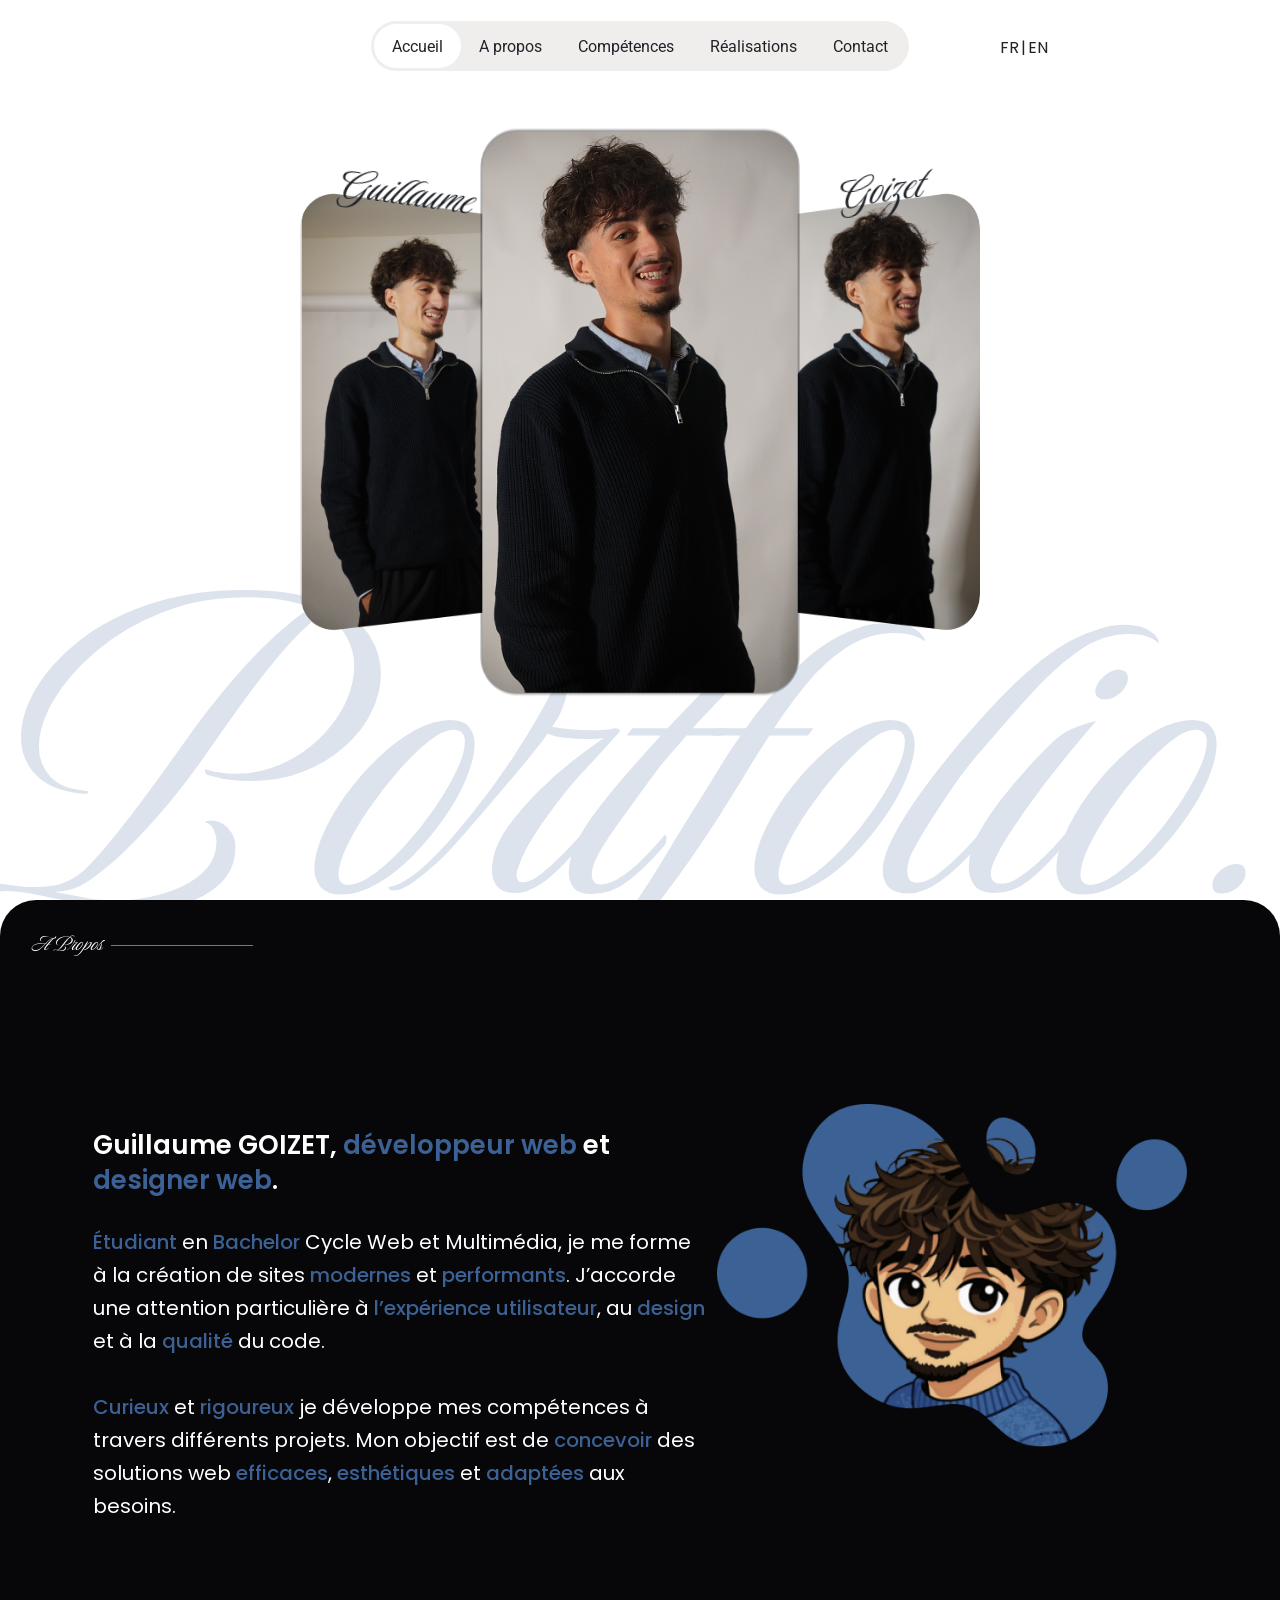
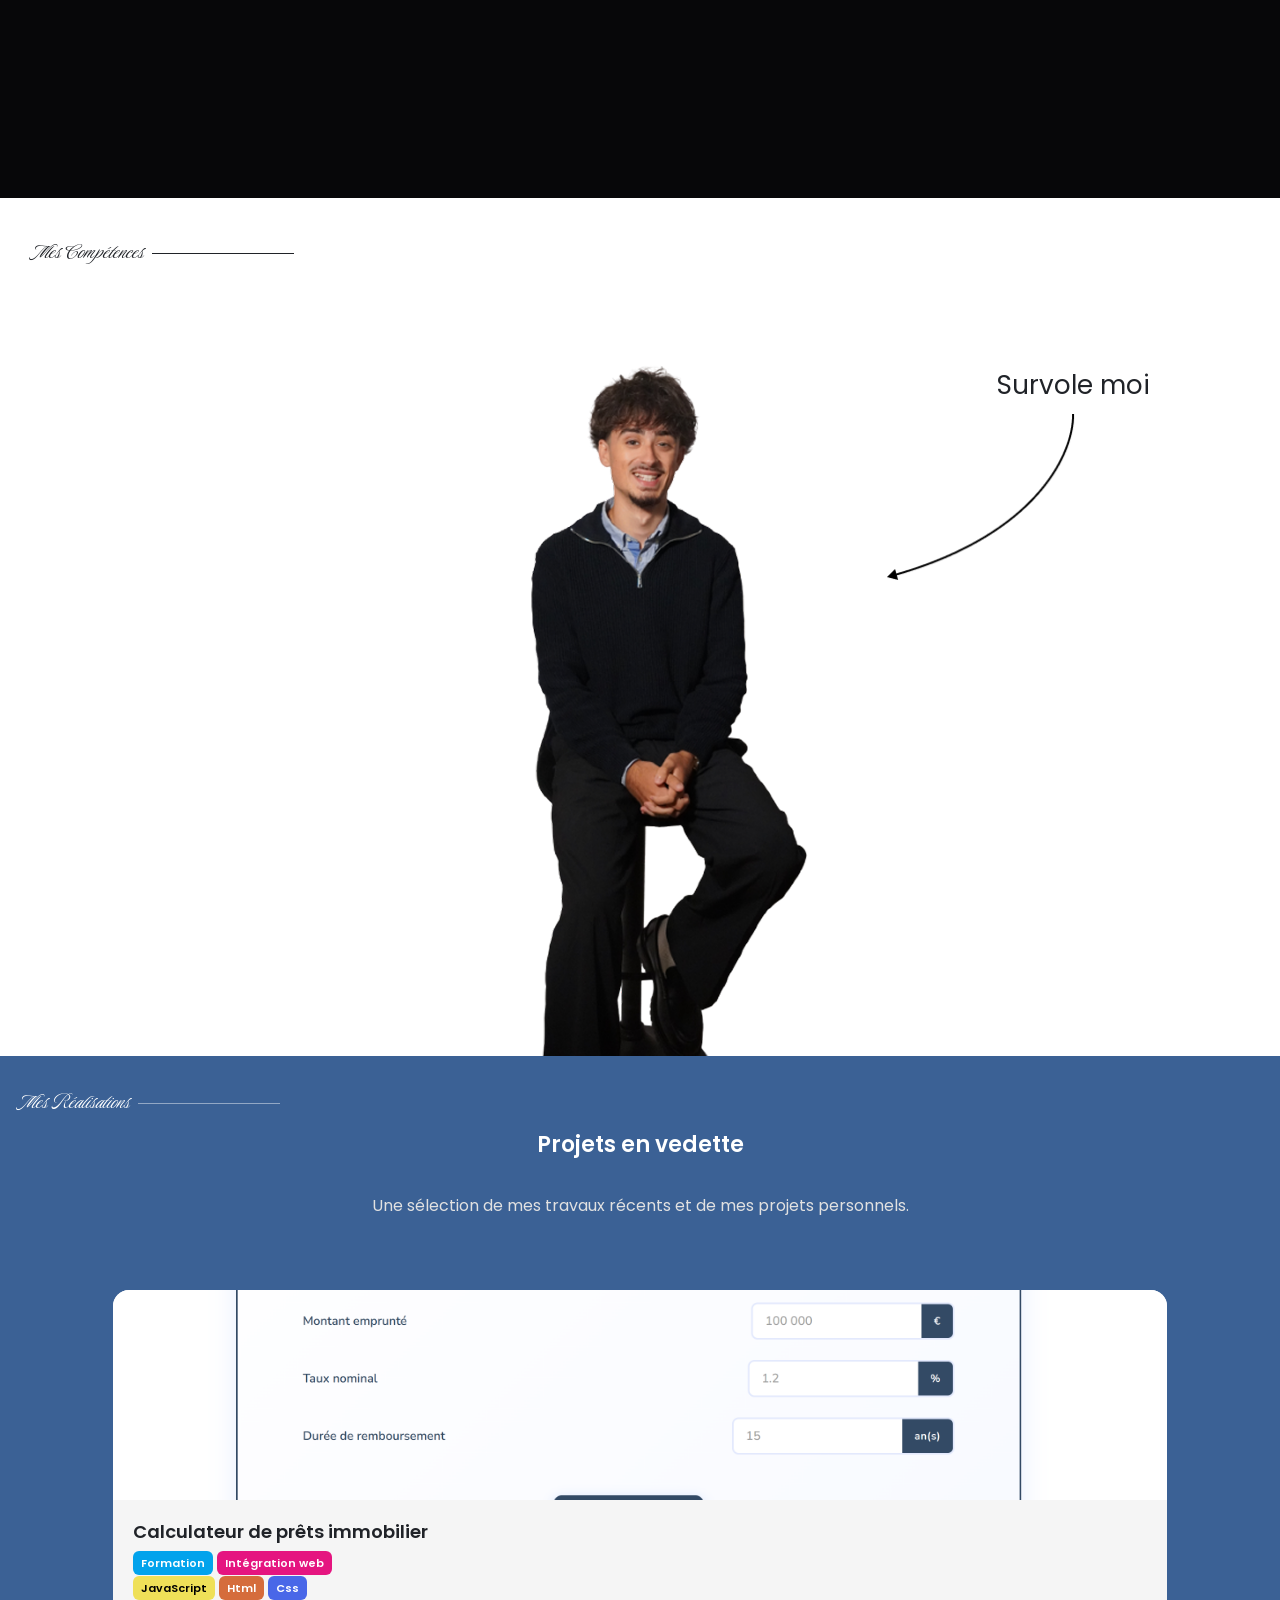
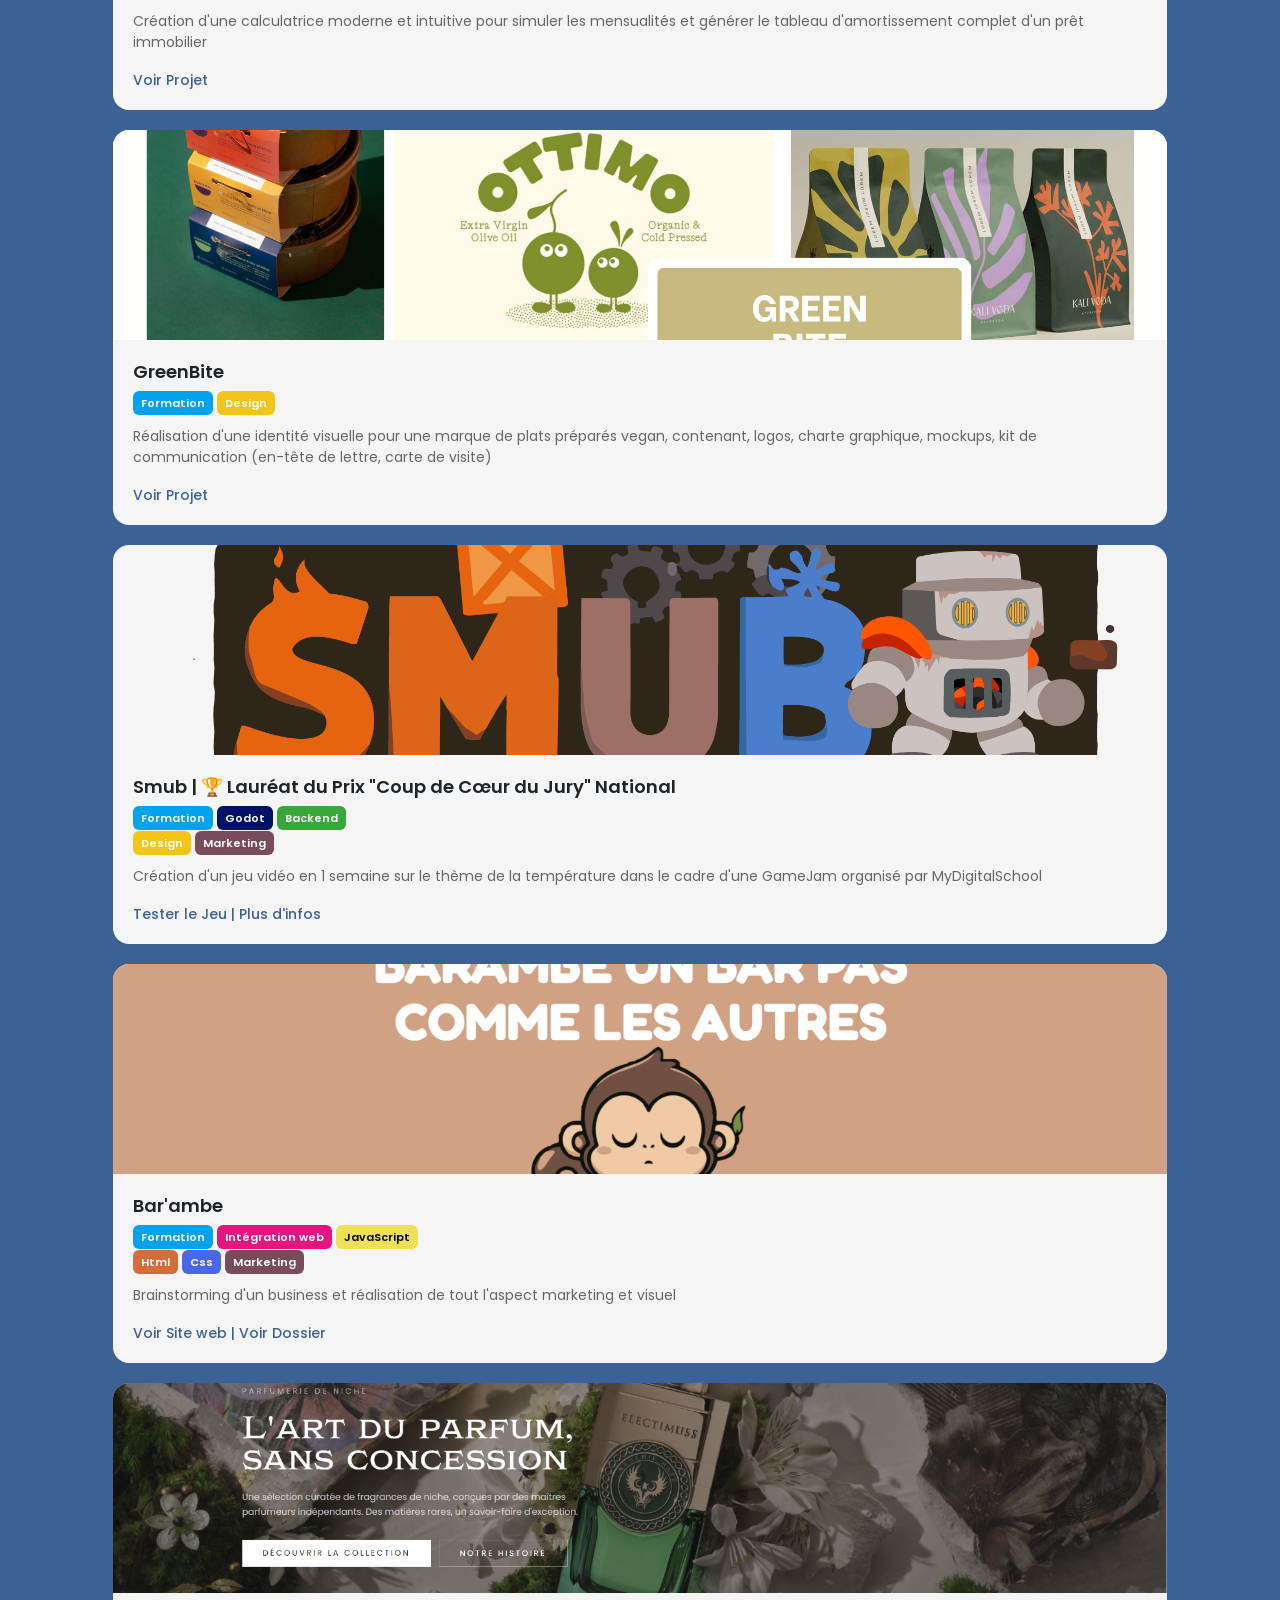
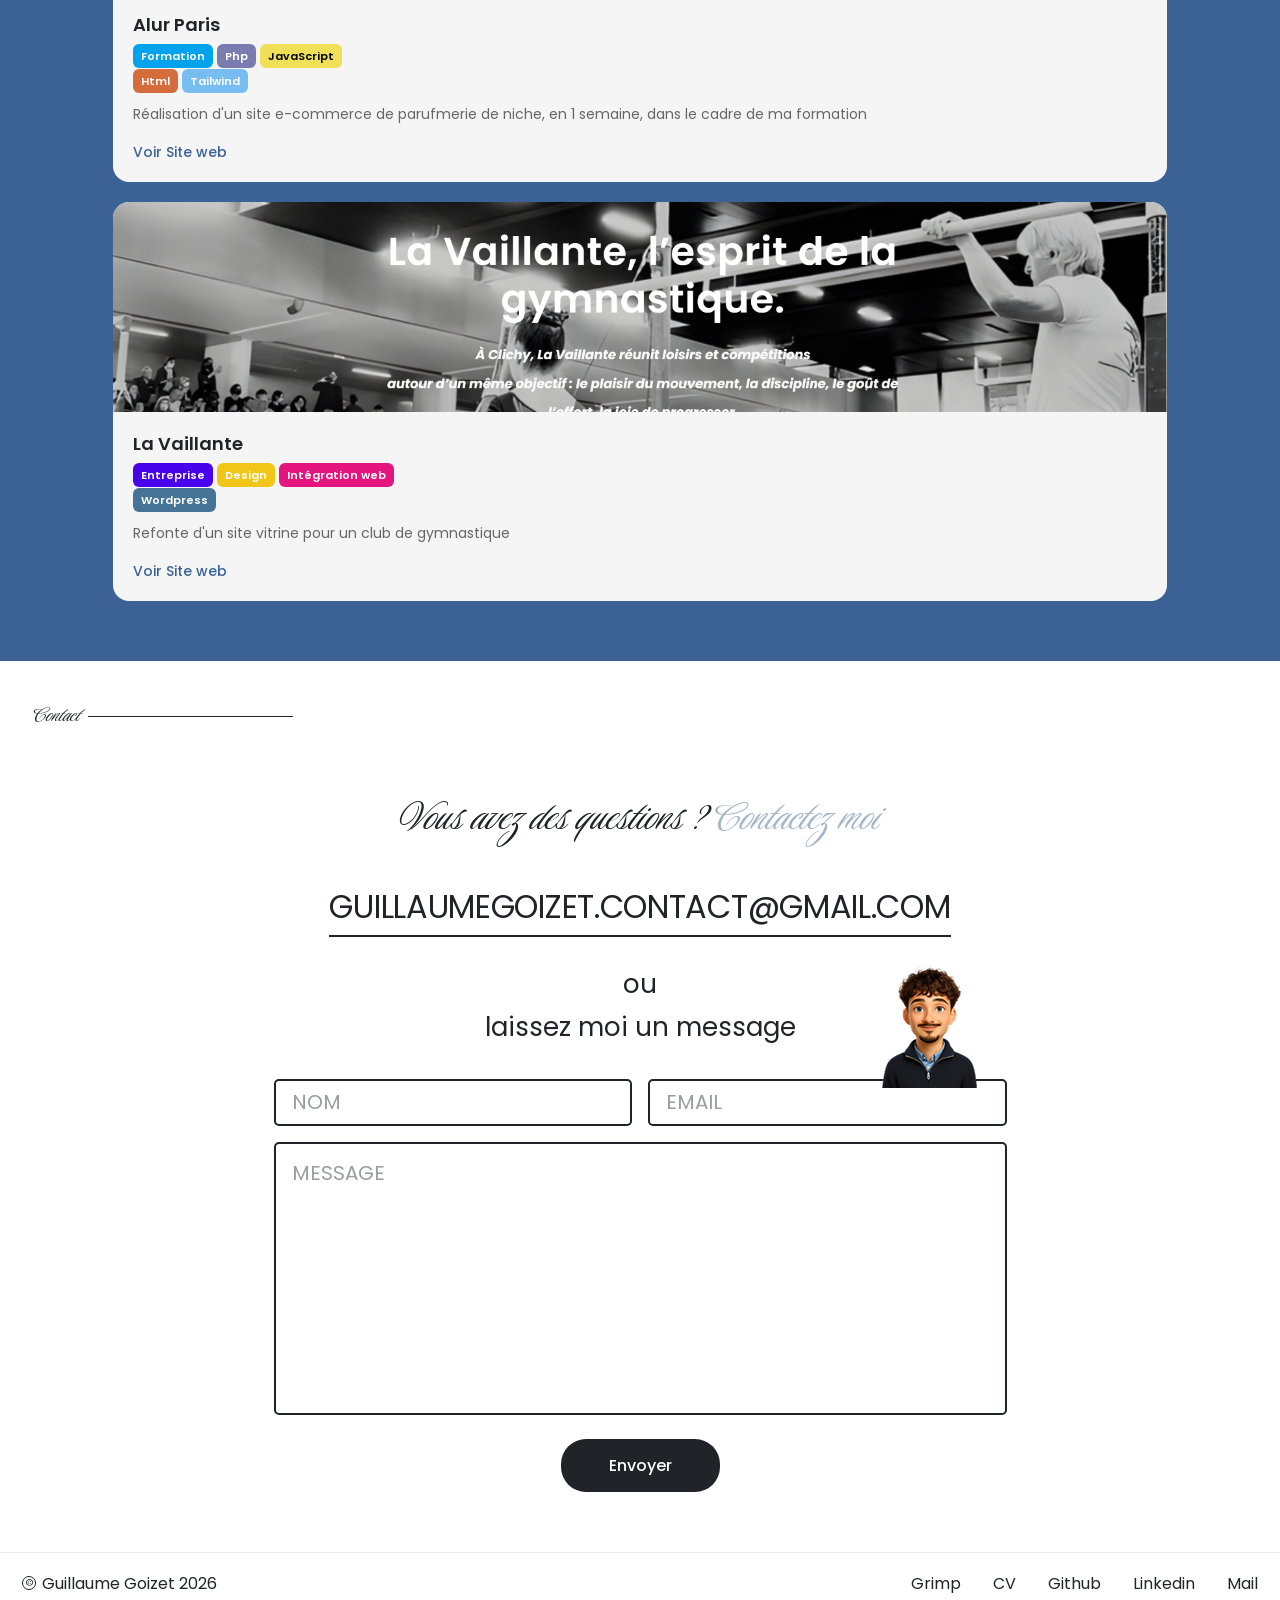
==== commit 23774dad: "ADD Projects" ====
--- a/index.html
+++ b/index.html
@@ -30,6 +30,11 @@
     </svg>
   </button>-->
     </header>
+    <div class="languages">
+      <a href="index.html" class="fr">FR</a>
+      <p>|</p>
+      <a href="english.html" class="en">EN</a>
+    </div>
 
     <!-- HERO -->
     <section class="hero" id="accueil">
@@ -59,8 +64,8 @@
       <div class="about-body-wrap fade-up">
         <div class="about-text">
           <p class="about-title">
-            Guillaume GOIZET <span class="hl">développeur web</span> et
-            <span class="hl">webdesigner</span>.
+            Guillaume GOIZET, <span class="hl">développeur web</span> et
+            <span class="hl">designer web</span>.
           </p>
           <div class="about-desc">
             <p>
@@ -168,11 +173,13 @@
           />
           <div class="project-info">
             <h3>Calculateur de prêts immobilier</h3>
-            <span class="filters formation">Formation</span>
-            <span class="filters integration">Intégration web</span><br />
-            <span class="filters javascript">JavaScript</span>
-            <span class="filters html">Html</span>
-            <span class="filters css">Css</span>
+            <div class="project-filters">
+              <span class="filters formation">Formation</span>
+              <span class="filters integration">Intégration web</span><br />
+              <span class="filters javascript">JavaScript</span>
+              <span class="filters html">Html</span>
+              <span class="filters css">Css</span>
+            </div>
             <p>
               Création d'une calculatrice moderne et intuitive pour simuler les
               mensualités et générer le tableau d'amortissement complet d'un
@@ -182,7 +189,7 @@
               href="https://github.com/GuillaumeGOIZET/Calculator"
               class="project-link"
               target="_blank"
-              >Voir Projet →</a
+              >Voir Projet</a
             >
           </div>
         </div>
@@ -194,18 +201,20 @@
           />
           <div class="project-info">
             <h3>GreenBite</h3>
-            <span class="filters formation">Formation</span>
-            <span class="filters design">Design</span>
+            <div class="project-filters">
+              <span class="filters formation">Formation</span>
+              <span class="filters design">Design</span>
+            </div>
             <p>
               Réalisation d'une identité visuelle pour une marque de plats
               préparés vegan, contenant, logos, charte graphique, mockups, kit
               de communication (en-tête de lettre, carte de visite)
             </p>
             <a
-              href="/Moodboard_GreenBite.pdf"
-              class="project-link"
-              target="_blank"
-              >Voir Projet →</a
+              href="/BrandGuideline_GreenBite.pdf"
+              class="project-link"
+              target="_blank"
+              >Voir Projet</a
             >
           </div>
         </div>
@@ -217,11 +226,13 @@
           />
           <div class="project-info">
             <h3>Smub | 🏆 Lauréat du Prix "Coup de Cœur du Jury" National</h3>
-            <span class="filters formation">Formation</span>
-            <span class="filters godot">Godot</span>
-            <span class="filters backend">Backend</span><br />
-            <span class="filters design">Design</span>
-            <span class="filters marketing">Marketing</span>
+            <div class="project-filters">
+              <span class="filters formation">Formation</span>
+              <span class="filters godot">Godot</span>
+              <span class="filters backend">Backend</span><br />
+              <span class="filters design">Design</span>
+              <span class="filters marketing">Marketing</span>
+            </div>
             <p>
               Création d'un jeu vidéo en 1 semaine sur le thème de la
               température dans le cadre d'une GameJam organisé par
@@ -245,14 +256,16 @@
           <img class="thumb" src="/img/Projects/barambe.png" alt="Bar'ambe" />
           <div class="project-info">
             <h3>Bar'ambe</h3>
-            <span class="filters formation">Formation</span>
-            <span class="filters integration">Intégration web</span>
-            <span class="filters javascript">JavaScript</span><br />
-            <span class="filters html">Html</span>
-            <span class="filters css">Css</span>
-            <span class="filters marketing">Marketing</span>
-            <p>
-              Brainstorming d'un business et réalisation de tout l'aspect 
+            <div class="project-filters">
+              <span class="filters formation">Formation</span>
+              <span class="filters integration">Intégration web</span>
+              <span class="filters javascript">JavaScript</span><br />
+              <span class="filters html">Html</span>
+              <span class="filters css">Css</span>
+              <span class="filters marketing">Marketing</span>
+            </div>
+            <p>
+              Brainstorming d'un business et réalisation de tout l'aspect
               marketing et visuel
             </p>
             <a
@@ -266,6 +279,56 @@
               class="project-link"
               target="_blank"
               >| Voir Dossier</a
+            >
+          </div>
+        </div>
+        <div class="project-card">
+          <img
+            class="thumb"
+            src="/img/Projects/alur-paris.png"
+            alt="Alur Paris"
+          />
+          <div class="project-info">
+            <h3>Alur Paris</h3>
+            <div class="project-filters">
+              <span class="filters formation">Formation</span>
+              <span class="filters php">Php</span>
+              <span class="filters javascript">JavaScript</span><br />
+              <span class="filters html">Html</span>
+              <span class="filters tailwind">Tailwind</span>
+            </div>
+            <p>
+              Réalisation d'un site e-commerce de parufmerie de niche, en 1
+              semaine, dans le cadre de ma formation
+            </p>
+            <a
+              href="https://alur-paris.guillaume-goizet.mds-angers.yt/"
+              class="project-link"
+              target="_blank"
+              >Voir Site web</a
+            >
+          </div>
+        </div>
+        <div class="project-card">
+          <img
+            class="thumb"
+            src="/img/Projects/la-vaillante.png"
+            alt="La Vaillante"
+          />
+          <div class="project-info">
+            <h3>La Vaillante</h3>
+            <div class="project-filters">
+              <span class="filters entreprise">Entreprise</span>
+              <span class="filters design">Design</span>
+              <span class="filters integration">Intégration web</span><br />
+              <span class="filters wordpress">Wordpress</span>
+            </div>
+            <p>Refonte d'un site vitrine pour un club de gymnastique</p>
+            <a
+              href="https://www.lavaillante.com/"
+              class="project-link"
+              target="_blank"
+              >Voir Site web</a
             >
           </div>
         </div>
--- a/assets/styles.css
+++ b/assets/styles.css
@@ -18,16 +18,17 @@
 
 html {
   scroll-behavior: smooth;
+  max-width: 1920px;
 }
 body {
   background: var(--white);
   color: var(--text);
   font-family: "Poppins", sans-serif;
   overflow-x: hidden;
-  margin: 0; /* Ajoute cette ligne pour enlever la marge */
-  padding: 0; /* Si tu veux aussi supprimer les espacements internes */
-  max-width: 100%; /* Assure-toi que la largeur est à 100% */
-  width: 100%; /* Pour que le body prenne toute la largeur */
+  margin: 0;
+  padding: 0;
+  max-width: 100%;
+  width: 100%;
 }
 
 /* ── SCROLL TO TOP ─────────────────────────────── */
@@ -62,6 +63,11 @@
 }
 
 /* ── NAVBAR ─────────────────────────────── */
+/*header {
+  display: flex;
+  flex-direction: row;
+}*/
+
 header {
   position: fixed;
   top: 21px;
@@ -104,7 +110,30 @@
   background: var(--white);
 }
 
-.lang-btn {
+.languages {
+  display: flex;
+  flex-direction: row;
+  position: absolute;
+  left: 1450px;
+  top: 35px;
+  z-index: 300;
+  gap: 2px;
+  font-family: "Poppins", sans-serif;
+  font-size: 16px;
+  font-weight: 400;
+  color: var(--text);
+}
+
+.languages a {
+  text-decoration: none;
+  color: var(--text);
+}
+
+.languages a:hover {
+  color: var(--blue);
+}
+
+/*.lang-btn {
   display: flex;
   align-items: center;
   gap: 3px;
@@ -120,7 +149,7 @@
   width: 10px;
   height: 10px;
   opacity: 0.6;
-}
+}*/
 
 /* ── HERO ────────────────────────────────── */
 /*.hero {
@@ -539,6 +568,9 @@
 .project-info {
   padding: 18px 20px;
 }
+.project-filters {
+  margin-bottom: 12px;
+}
 .project-info h3 {
   font-size: 18px;
   font-weight: 600;
@@ -554,20 +586,29 @@
   margin-bottom: 45px;
 }
 .formation {
-  background-color: #02A3EC;
+  background-color: #02a3ec;
+}
+.entreprise {
+  background-color: #4802ec;
 }
 .integration {
-  background-color: #E51580;
+  background-color: #e51580;
 }
 .javascript {
-  background-color: #EFE058;
+  background-color: #efe058;
   color: black;
 }
 .html {
-  background-color: #D56C3C;
+  background-color: #d56c3c;
 }
 .css {
-  background-color: #4967E8;
+  background-color: #4967e8;
+}
+.php {
+  background-color: #7A7CAF;
+}
+.tailwind {
+  background-color: #78BDF2;
 }
 .design {
   background-color: #f2c618;
@@ -576,10 +617,13 @@
   background-color: #001265;
 }
 .backend {
-  background-color: #37A739;
+  background-color: #37a739;
 }
 .marketing {
-  background-color: #784C5A;
+  background-color: #784c5a;
+}
+.wordpress {
+  background-color: #467497;
 }
 .project-info p {
   font-size: 14px;
@@ -659,6 +703,9 @@
   font-weight: 400;
   letter-spacing: -0.3px;
   display: block;
+}
+.email-inner a:hover {
+  color: var(--blue);
 }
 .email-line {
   height: 2px;
@@ -809,12 +856,26 @@
 }
 
 /* RESPONSIVE */
-/* ───────── GRAND ECRAN (>= 1024px) ───────── */
-@media (min-width: 1647px) {
+/* ───────── GRAND ECRAN (> 1400px) ───────── */
+@media (min-width: 1400px) {
   .hero-watermark {
-    font-size: 770px;
+    font-size: 670px;
     left: -20px;
     bottom: -180px;
+  }
+
+  .languages {
+    display: flex;
+    flex-direction: row;
+    position: absolute;
+    left: 1300px;
+    top: 35px;
+    z-index: 300;
+    gap: 2px;
+    font-family: "Poppins", sans-serif;
+    font-size: 16px;
+    font-weight: 400;
+    color: var(--text);
   }
 
   .photo-card {
@@ -832,23 +893,22 @@
   }
 
   .photo-center {
-    left: 787px;
+    left: 637px;
     top: 127px;
     width: 366px;
     height: 650px;
-    box-shadow: 0 0 8px 2px rgba(0, 0, 0, 0.25);
     z-index: 2;
     /* animation: float 4s ease-in-out infinite; */
   }
   .photo-right {
-    left: 1177px;
+    left: 1027px;
     top: 189px;
     width: 296px;
     height: 525px;
     z-index: 1;
   }
   .photo-left {
-    left: 467px;
+    left: 317px;
     top: 189px;
     width: 296px;
     height: 525px;
@@ -865,18 +925,18 @@
     line-height: 1;
   }
   .name-guillaume {
-    left: 548px;
+    left: 398px;
     top: 172px;
     transform: rotate(8deg);
   }
   .name-goizet {
-    left: 1279px;
+    left: 1129px;
     top: 172px;
     transform: rotate(-8deg);
   }
   .contact-sticker {
     position: absolute;
-    right: 620px;
+    right: 520px;
     top: 305px;
     width: 101px;
     pointer-events: none;
@@ -884,9 +944,23 @@
 }
 /* ── LAPTOP (< 1400px) ────────────────────────────────────── */
 @media (max-width: 1400px) {
+  .languages {
+    display: flex;
+    flex-direction: row;
+    position: absolute;
+    left: 1000px;
+    top: 35px;
+    z-index: 300;
+    gap: 2px;
+    font-family: "Poppins", sans-serif;
+    font-size: 16px;
+    font-weight: 400;
+    color: var(--text);
+  }
+
   /* HERO — recentrage relatif à la fenêtre */
   .hero-watermark {
-    font-size: clamp(200px, 45vw, 620px);
+    font-size: clamp(200px, 40vw, 560px);
     bottom: -120px;
     left: -20px;
   }
@@ -914,13 +988,13 @@
   }
 
   .name-guillaume {
-    left: calc(50% - 340px);
-    top: 172px;
+    left: calc(50% - 300px);
+    top: 168px;
   }
 
   .name-goizet {
-    left: calc(50% + 100px);
-    top: 172px;
+    left: calc(50% + 200px);
+    top: 165px;
   }
 
   /* ABOUT */
@@ -934,6 +1008,24 @@
     left: calc(100% + 16px);
   }
 
+  /* PROJECTS */
+  .projects {
+    padding: 32px 20px 60px;
+  }
+
+  .projects-grid {
+    grid-template-columns: 1fr;
+    gap: 20px;
+    width: 85%;
+  }
+
+  .projects-sub-one {
+    font-size: 22px;
+  }
+  .projects-sub-two {
+    font-size: 16px;
+  }
+
   /* CONTACT */
   .contact-sticker {
     right: 300px;
@@ -944,7 +1036,7 @@
 @media (max-width: 1024px) {
   /* NAVBAR */
   header {
-    width: calc(100% - 32px);
+    width: calc(62% - 2px);
     max-width: 700px;
   }
 
@@ -953,13 +1045,27 @@
     font-size: 15px;
   }
 
+  .languages {
+    display: flex;
+    flex-direction: row;
+    position: absolute;
+    left: 700px;
+    top: 35px;
+    z-index: 300;
+    gap: 2px;
+    font-family: "Poppins", sans-serif;
+    font-size: 16px;
+    font-weight: 400;
+    color: var(--text);
+  }
+
   /* HERO */
   .hero {
     height: 100svh; /* safe-area mobile */
   }
 
   .hero-watermark {
-    font-size: clamp(160px, 38vw, 440px);
+    font-size: clamp(160px, 40vw, 440px);
     bottom: -80px;
     left: -15px;
   }
@@ -987,13 +1093,13 @@
   }
 
   .name-guillaume {
-    left: calc(50% - 290px);
+    left: calc(50% - 250px);
     top: 175px;
     font-size: 40px;
   }
 
   .name-goizet {
-    left: calc(50% + 80px);
+    left: calc(50% + 160px);
     top: 175px;
     font-size: 40px;
   }
@@ -1086,7 +1192,7 @@
     top: 10px;
     height: auto;
     padding: 6px 8px;
-    width: calc(100% - 24px);
+    width: calc(60% - 24px);
   }
 
   nav {
@@ -1099,6 +1205,20 @@
     font-size: 13px;
     padding: 6px 10px;
     height: 36px;
+  }
+
+  .languages {
+    display: flex;
+    flex-direction: row;
+    position: absolute;
+    left: 400px;
+    top: 65px;
+    z-index: 300;
+    gap: 2px;
+    font-family: "Poppins", sans-serif;
+    font-size: 16px;
+    font-weight: 400;
+    color: var(--text);
   }
 
   /* HERO */
@@ -1109,7 +1229,7 @@
   }
 
   .hero-watermark {
-    font-size: clamp(130px, 60vw, 340px);
+    font-size: clamp(130px, 40vw, 340px);
     bottom: -60px;
     left: -10px;
   }
@@ -1130,6 +1250,7 @@
 
   .name-tag {
     font-size: clamp(28px, 7vw, 44px);
+    display: none;
   }
 
   .name-guillaume {
@@ -1240,12 +1361,31 @@
 
 /* ── PETIT MOBILE (< 480px) ───────────────────────────────── */
 @media (max-width: 480px) {
+  header {
+    top: 10px;
+    height: auto;
+    padding: 6px 8px;
+    width: calc(80% - 24px);
+  }
   /* NAVBAR */
   nav a {
     font-size: 12px;
     padding: 5px 8px;
   }
 
+  .languages {
+    display: flex;
+    flex-direction: row;
+    position: absolute;
+    left: 280px;
+    top: 65px;
+    z-index: 300;
+    gap: 2px;
+    font-family: "Poppins", sans-serif;
+    font-size: 16px;
+    font-weight: 400;
+    color: var(--text);
+  }
   /* HERO */
   .hero-watermark {
     font-size: clamp(100px, 55vw, 180px);
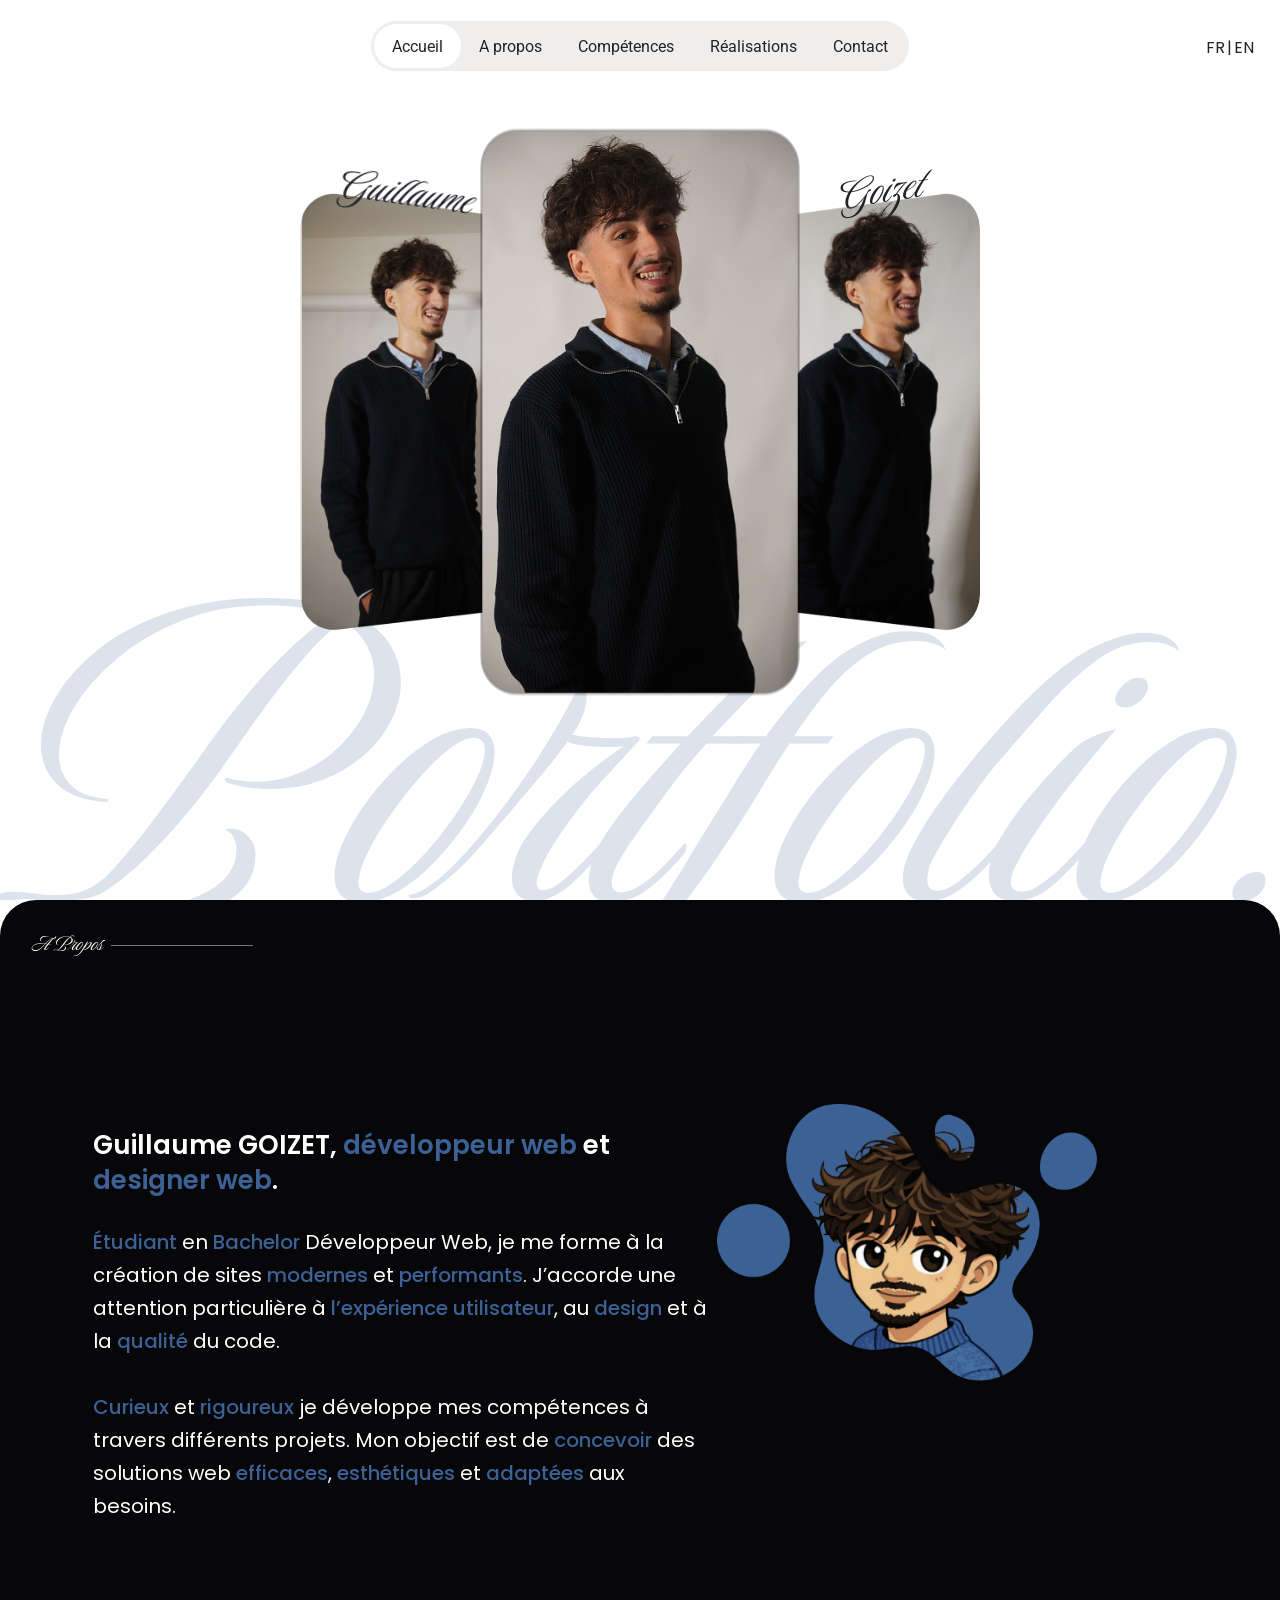
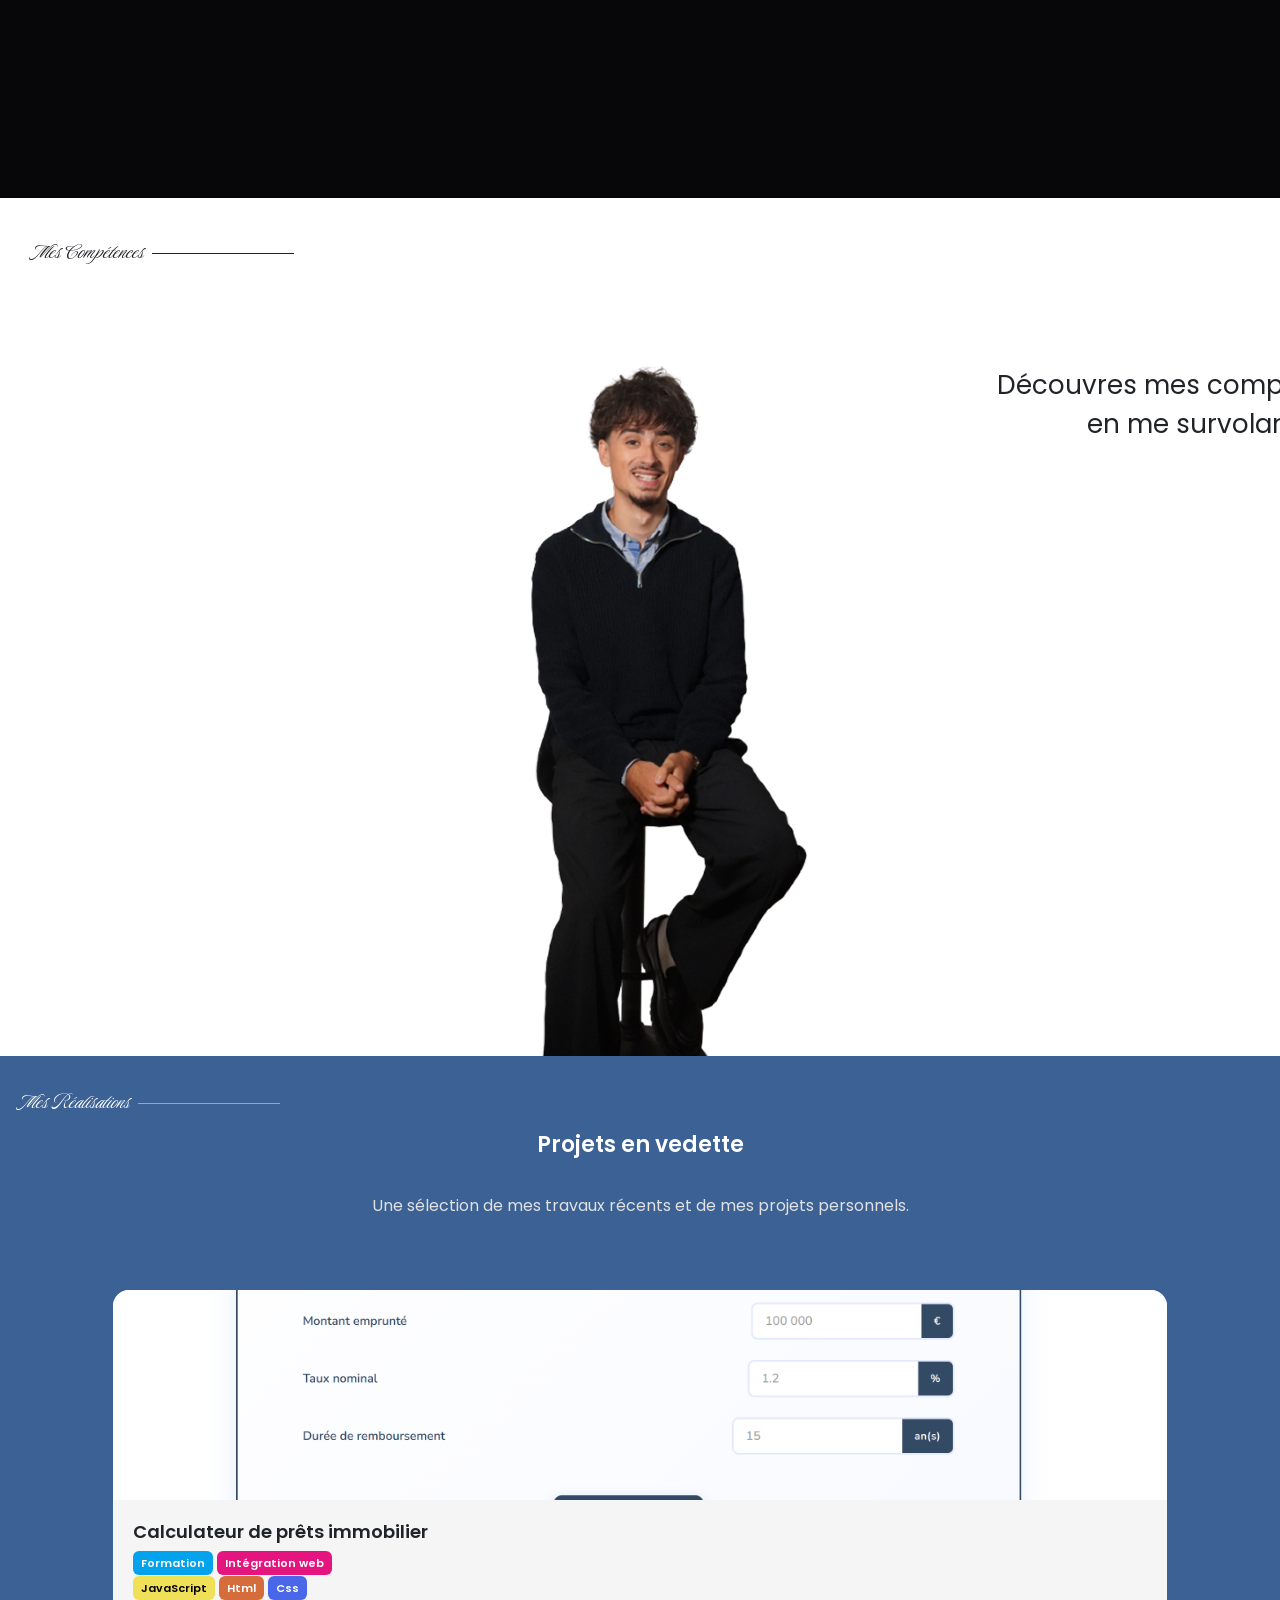
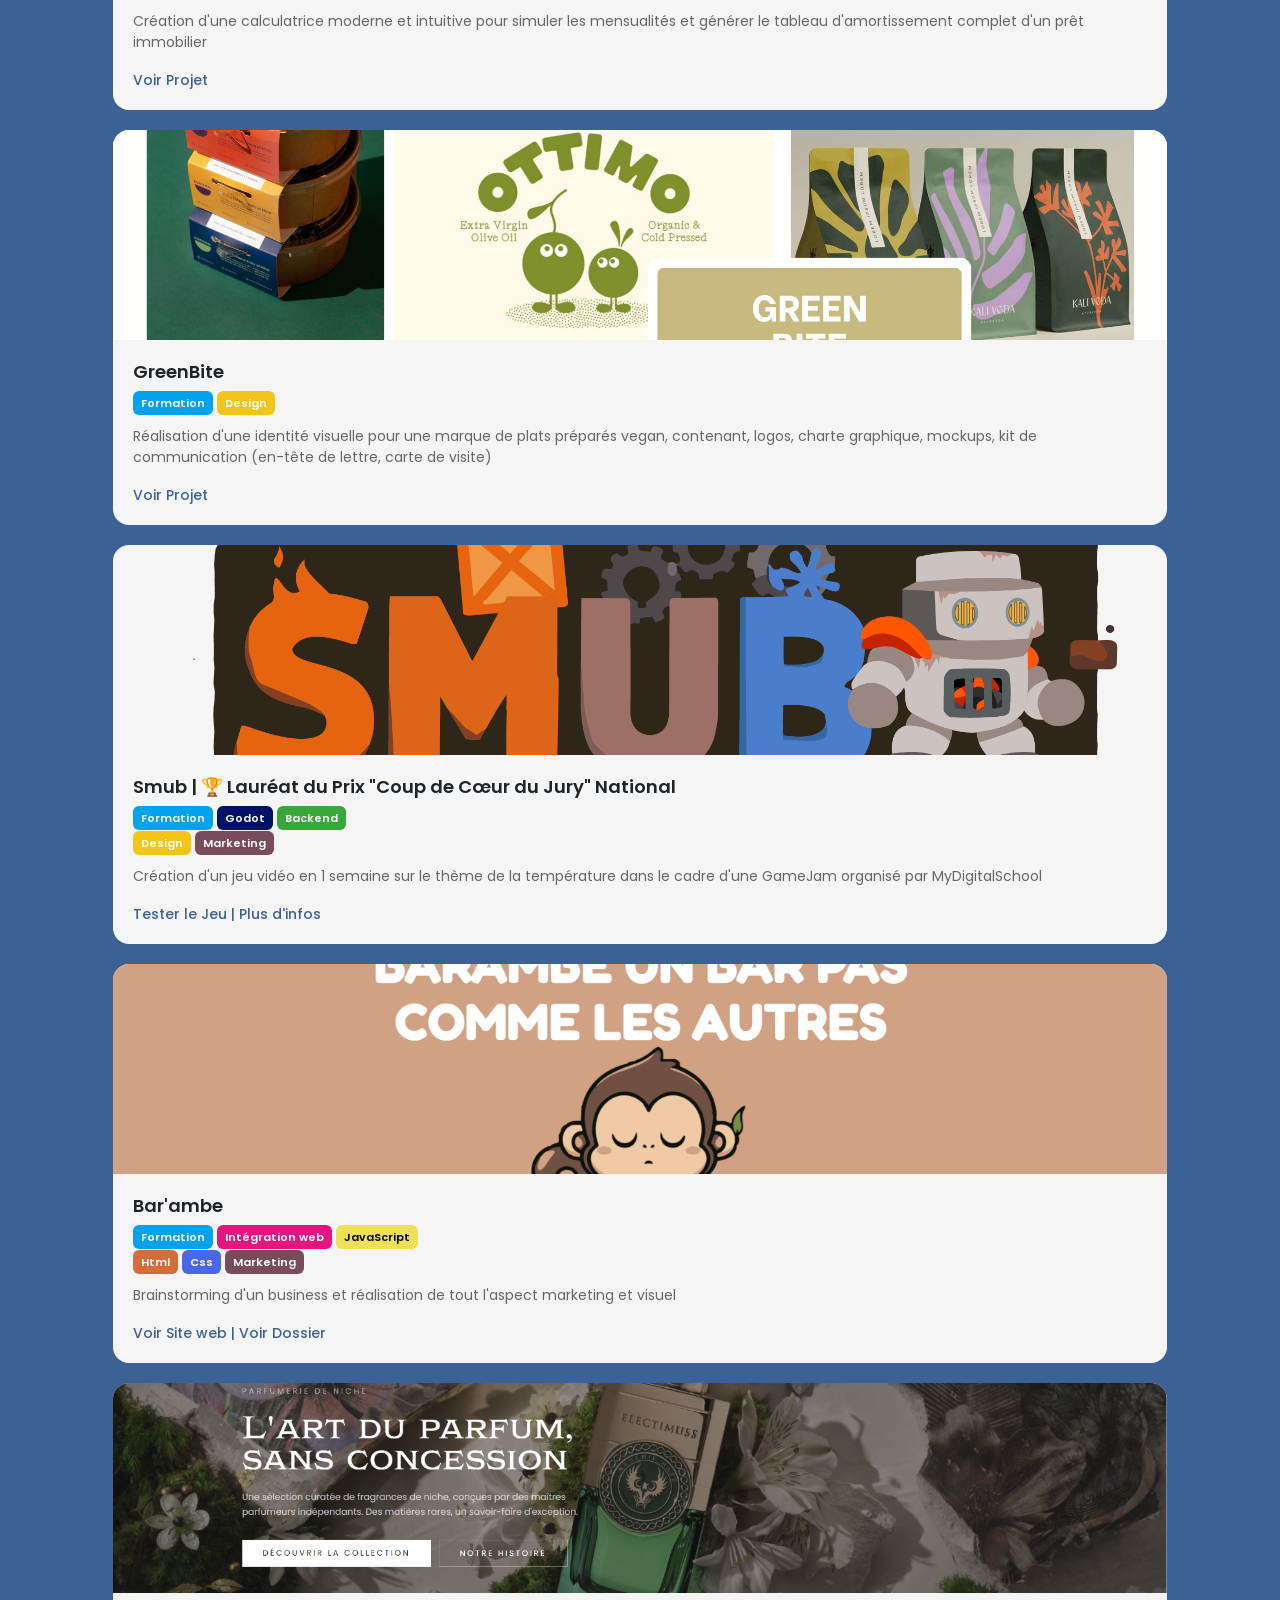
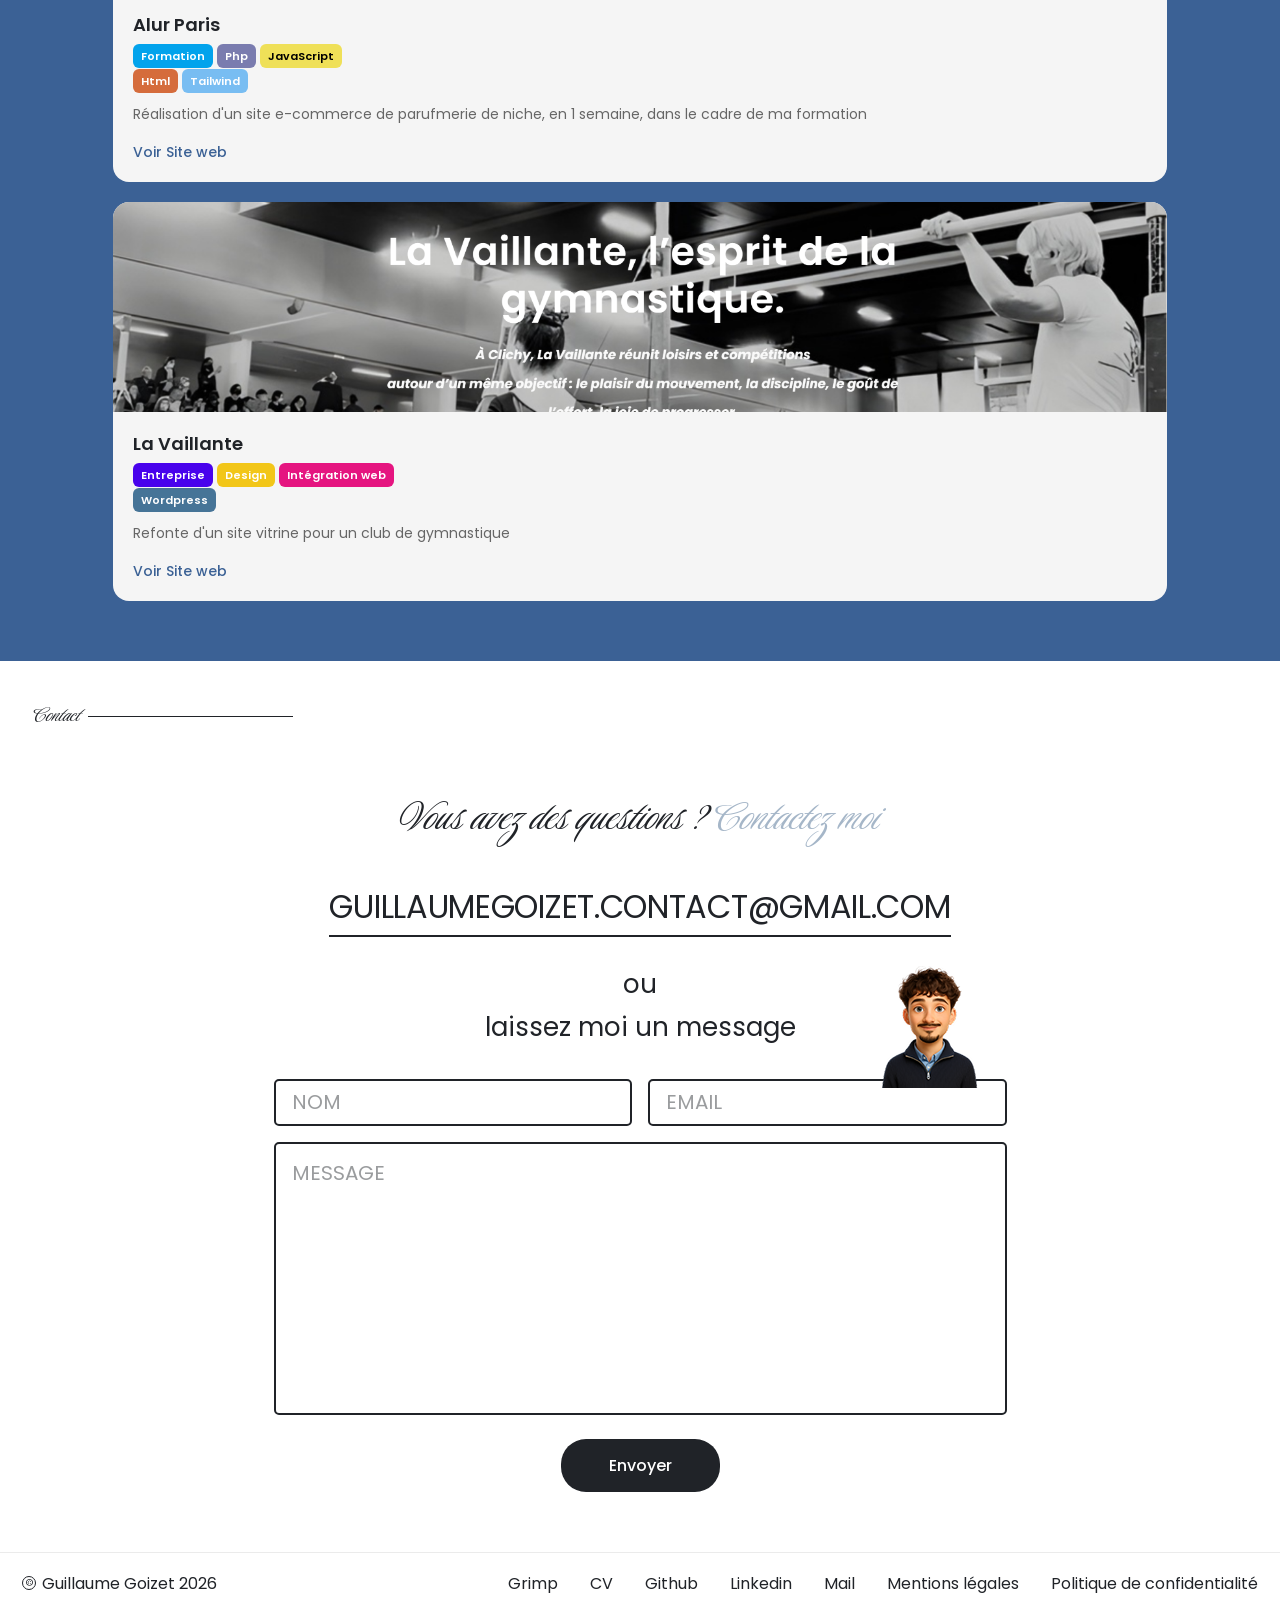
==== commit b8373403: "Reglages responsive + Ajout des pages mentions légales et politique de confidentialité" ====
--- a/index.html
+++ b/index.html
@@ -16,6 +16,12 @@
     <button id="scrollTopBtn">↑</button>
     <!-- NAVBAR -->
     <header>
+      <button class="burger" aria-label="Ouvrir le menu" aria-expanded="false">
+        <span></span>
+        <span></span>
+        <span></span>
+      </button>
+
       <nav>
         <a href="#accueil" class="active">Accueil</a>
         <a href="#apropos">A propos</a>
@@ -70,7 +76,7 @@
           <div class="about-desc">
             <p>
               <span class="hl">Étudiant</span> en
-              <span class="hl">Bachelor</span> Cycle Web et Multimédia, je me
+              <span class="hl">Bachelor</span> Développeur Web, je me
               forme à la création de sites <span class="hl">modernes</span> et
               <span class="hl">performants</span>. J’accorde une attention
               particulière à <span class="hl">l’expérience utilisateur</span>,
@@ -147,7 +153,7 @@
           alt="Guillaume Goizet"
         />
         <div class="hover-hint">
-          <p>Survole moi</p>
+          <p>Découvres mes compétences<br/>en me survolant</p>
           <img src="/img/Skills/arrow.png" alt="" aria-hidden="true" />
         </div>
       </div>
@@ -431,6 +437,10 @@
           >Linkedin</a
         >
         <a href="mailto:guillaumegoizet.contact@gmail.com">Mail</a>
+        <a href="/mentions-legales.html">Mentions légales</a>
+        <a href="/politique-confidentialite.html"
+          >Politique de confidentialité</a
+        >
       </div>
     </footer>
 
@@ -500,13 +510,14 @@
         }
       }
 
-      // ── PARALLAX WATERMARK ──────────────────────────
-      const watermark = document.querySelector(".hero");
+      const watermark = document.querySelector(".hero-watermark");
 
       function updateParallax() {
-        // Le watermark monte 2x moins vite que le scroll → effet de profondeur
         const offset = window.scrollY * 0.45;
-        watermark.style.transform = `translateY(-${offset}px)`;
+
+        if (watermark) {
+          watermark.style.transform = `translateY(-${offset}px)`;
+        }
       }
 
       window.addEventListener("scroll", updateParallax, { passive: true });
@@ -532,5 +543,34 @@
         });
       });
     </script>
+    <script>
+      const burger = document.querySelector(".burger");
+      const header = document.querySelector("header");
+      const menuLinks = document.querySelectorAll("header nav a");
+
+      if (burger && header) {
+        burger.addEventListener("click", () => {
+          const isOpen = header.classList.toggle("menu-open");
+
+          burger.setAttribute("aria-expanded", isOpen ? "true" : "false");
+
+          burger.setAttribute(
+            "aria-label",
+            isOpen ? "Fermer le menu" : "Ouvrir le menu",
+          );
+        });
+
+        // Fermer le menu lorsqu'on clique sur un lien
+        menuLinks.forEach((link) => {
+          link.addEventListener("click", () => {
+            header.classList.remove("menu-open");
+
+            burger.setAttribute("aria-expanded", "false");
+
+            burger.setAttribute("aria-label", "Ouvrir le menu");
+          });
+        });
+      }
+    </script>
   </body>
 </html>
--- a/assets/styles.css
+++ b/assets/styles.css
@@ -194,12 +194,17 @@
 .hero-watermark {
   position: absolute; /* ← redevient absolute dans le hero */
   bottom: -170px; /* ← déborde sous le hero */
-  left: -40px;
+  left: 0 !important;
+  right: auto !important;
+  width: 100% !important;
+  max-width: none !important;
   font-family: "Luxurious Script", cursive;
   font-size: 670px;
   color: var(--blue);
   opacity: 0.18;
+  text-align: center;
   white-space: nowrap;
+  box-sizing: border-box;
   line-height: 1;
   pointer-events: none;
   user-select: none;
@@ -506,6 +511,7 @@
   font-size: 26px;
   color: var(--text);
   white-space: nowrap;
+  text-align: center;
 }
 .hover-hint img {
   position: absolute;
@@ -605,10 +611,10 @@
   background-color: #4967e8;
 }
 .php {
-  background-color: #7A7CAF;
+  background-color: #7a7caf;
 }
 .tailwind {
-  background-color: #78BDF2;
+  background-color: #78bdf2;
 }
 .design {
   background-color: #f2c618;
@@ -1436,3 +1442,942 @@
     justify-content: center;
   }
 }
+
+/* =========================================================
+   RESPONSIVE OVERRIDES
+   Conserve le design existant tout en supprimant les
+   dimensions fixes responsables des débordements.
+   ========================================================= */
+
+html {
+  width: 100%;
+  max-width: none;
+}
+
+body {
+  min-width: 0;
+  overflow-x: clip;
+}
+
+img {
+  max-width: 100%;
+}
+
+/* Langues : positionnées par rapport à la fenêtre, pas avec
+   des coordonnées fixes de 1000/1300/1450px. */
+.languages {
+  position: fixed;
+  top: 35px;
+  right: clamp(16px, 3vw, 48px);
+  left: auto;
+}
+
+/* ---------- 1200 → 769 px ---------- */
+@media (max-width: 1199px) and (min-width: 769px) {
+  header {
+    width: min(720px, calc(100vw - 32px));
+    max-width: calc(100vw - 32px);
+  }
+
+  nav {
+    width: 100%;
+    justify-content: center;
+  }
+
+  nav a {
+    padding: 0 clamp(8px, 1.2vw, 16px);
+    font-size: clamp(13px, 1.35vw, 16px);
+  }
+
+  .languages {
+    top: 34px;
+    right: 20px;
+  }
+
+  .hero {
+    height: 100svh;
+    min-height: 650px;
+  }
+
+  .hero-watermark {
+    font-size: clamp(280px, 43vw, 520px);
+    left: 50%;
+    bottom: clamp(-130px, -9vw, -70px);
+    transform: translateX(-50%);
+  }
+
+  .photo-center {
+    top: clamp(115px, 12vh, 140px);
+    width: clamp(250px, 28vw, 320px);
+    height: clamp(445px, 50vw, 570px);
+  }
+
+  .photo-left {
+    left: clamp(20px, calc(50% - 350px), 30vw);
+    top: clamp(175px, 18vh, 190px);
+    width: clamp(190px, 21vw, 250px);
+    height: auto;
+    aspect-ratio: 250 / 445;
+  }
+
+  .photo-right {
+    left: auto;
+    right: clamp(20px, calc(50% - 350px), 30vw);
+    top: clamp(175px, 18vh, 190px);
+    width: clamp(190px, 21vw, 250px);
+    height: auto;
+    aspect-ratio: 250 / 445;
+  }
+
+  .name-guillaume {
+    left: clamp(24px, calc(50% - 310px), 30vw);
+    top: clamp(145px, 16vh, 168px);
+    font-size: clamp(36px, 4vw, 50px);
+  }
+
+  .name-goizet {
+    left: auto;
+    right: clamp(24px, calc(50% - 310px), 30vw);
+    top: clamp(145px, 16vh, 165px);
+    font-size: clamp(36px, 4vw, 50px);
+  }
+
+  .about {
+    min-height: 0;
+  }
+
+  .about-body-wrap {
+    gap: clamp(50px, 8vw, 100px);
+    padding: 80px clamp(40px, 6vw, 80px);
+  }
+
+  .projects-grid {
+    width: min(100%, 1100px);
+  }
+
+  .contact-sticker {
+    right: clamp(80px, 20vw, 300px);
+  }
+}
+
+/* ---------- 768 px et moins ---------- */
+@media (max-width: 768px) {
+  header {
+    top: 10px;
+    width: calc(100vw - 20px);
+    max-width: none;
+    height: auto;
+    padding: 5px;
+    border-radius: 22px;
+  }
+
+  nav {
+    width: 100%;
+    display: grid;
+    grid-template-columns: repeat(5, minmax(0, 1fr));
+    gap: 2px;
+  }
+
+  nav a {
+    min-width: 0;
+    height: 38px;
+    padding: 5px 4px;
+    justify-content: center;
+    text-align: center;
+    font-size: clamp(10px, 1.8vw, 13px);
+    white-space: nowrap;
+  }
+
+  .languages {
+    top: 66px;
+    right: 14px;
+    font-size: 14px;
+  }
+
+  .hero {
+    height: 100svh;
+    min-height: 560px;
+    max-height: 900px;
+    overflow: hidden;
+  }
+
+  .hero-watermark {
+    left: 50%;
+    bottom: -35px;
+    font-size: clamp(145px, 45vw, 330px);
+    transform: translateX(-50%);
+  }
+
+  /* Sur mobile : seule la photo centrale est conservée. */
+  .photo-left,
+  .photo-right {
+    display: none;
+  }
+
+  .photo-center {
+    left: 50%;
+    top: clamp(120px, 17vh, 155px);
+    width: min(58vw, 300px);
+    height: min(62vh, 520px);
+    max-height: calc(100svh - 170px);
+    transform: translateX(-50%);
+    border-radius: clamp(24px, 5vw, 40px);
+  }
+
+  /* Les noms redeviennent visibles autour de la photo. */
+  .name-tag {
+    display: block;
+    font-size: clamp(28px, 6vw, 44px);
+    top: clamp(94px, 13vh, 120px);
+  }
+
+  .name-guillaume {
+    left: clamp(10px, 9vw, 90px);
+  }
+
+  .name-goizet {
+    left: auto;
+    right: clamp(10px, 9vw, 90px);
+  }
+
+  .about {
+    min-height: 0;
+    padding: 28px 20px 56px;
+    border-radius: 24px 24px 0 0;
+  }
+
+  .about-body-wrap {
+    display: flex;
+    flex-direction: column;
+    gap: 42px;
+    margin-top: 20px;
+    padding: 35px 0 20px;
+  }
+
+  .about-text {
+    width: 100%;
+  }
+
+  .about-title {
+    font-size: clamp(19px, 3vw, 22px);
+    line-height: 1.4;
+  }
+
+  .about-desc {
+    font-size: clamp(15px, 2.4vw, 17px);
+    line-height: 1.65;
+  }
+
+  .about-avatar {
+    width: 100%;
+    min-height: 0;
+    display: flex;
+    justify-content: center;
+  }
+
+  .avatar-blob {
+    position: relative;
+    top: auto;
+    left: auto;
+    width: min(400px, 82vw);
+    height: auto;
+  }
+
+  .skills {
+    padding: 32px 20px 56px;
+  }
+
+  .skills-photo-wrap {
+    width: min(320px, 76vw);
+    margin: 28px auto 0;
+  }
+
+  .skills-photo-wrap img.main-photo,
+  .hover-photo {
+    height: auto;
+    min-height: 0;
+  }
+
+  .hover-hint {
+    display: none;
+  }
+
+  .projects {
+    padding: 32px 20px 56px;
+  }
+
+  .projects-grid {
+    width: 100%;
+    grid-template-columns: 1fr;
+    gap: 18px;
+    padding-top: 24px;
+  }
+
+  .project-card img.thumb {
+    height: auto;
+    aspect-ratio: 16 / 9;
+  }
+
+  .project-info {
+    padding: 16px;
+  }
+
+  .project-info h3 {
+    font-size: clamp(17px, 3vw, 20px);
+    line-height: 1.3;
+  }
+
+  .project-info p {
+    font-size: 14px;
+  }
+
+  .filters {
+    display: inline-block;
+    margin: 0 3px 5px 0;
+  }
+
+  .contact {
+    padding: 32px 20px 50px;
+  }
+
+  .contact-heading {
+    margin: 44px 0 30px;
+  }
+
+  .contact-heading .main,
+  .contact-heading .accent {
+    font-size: clamp(30px, 7vw, 44px);
+  }
+
+  .email-inner {
+    width: 100%;
+  }
+
+  .email-inner a {
+    font-size: clamp(13px, 3.8vw, 25px);
+    overflow-wrap: anywhere;
+  }
+
+  .contact-form {
+    width: 100%;
+  }
+
+  .form-row {
+    flex-direction: column;
+  }
+
+  .form-field input,
+  .form-field textarea {
+    font-size: 16px;
+  }
+
+  .form-field textarea {
+    height: 220px;
+  }
+
+  .contact-sticker {
+    display: none;
+  }
+
+  footer {
+    flex-direction: column;
+    align-items: center;
+    gap: 14px;
+    padding: 20px;
+    text-align: center;
+  }
+
+  .footer-links {
+    width: 100%;
+    justify-content: center;
+    flex-wrap: wrap;
+    gap: 10px 20px;
+  }
+}
+
+/* ---------- Petit mobile : 480 px et moins ---------- */
+@media (max-width: 480px) {
+  header {
+    width: calc(100vw - 16px);
+    top: 8px;
+    padding: 4px;
+  }
+
+  nav a {
+    height: 34px;
+    font-size: 10px;
+    padding: 4px 2px;
+  }
+
+  .languages {
+    top: 58px;
+    right: 10px;
+    font-size: 13px;
+  }
+
+  .hero {
+    min-height: 520px;
+  }
+
+  .hero-watermark {
+    font-size: clamp(110px, 48vw, 220px);
+    bottom: -15px;
+  }
+
+  .photo-center {
+    top: 112px;
+    width: min(60vw, 235px);
+    height: min(58vh, 390px);
+    max-height: calc(100svh - 145px);
+    border-radius: 24px;
+  }
+
+  .name-tag {
+    font-size: clamp(23px, 7vw, 32px);
+    top: 92px;
+  }
+
+  .name-guillaume {
+    left: 6px;
+  }
+
+  .name-goizet {
+    right: 6px;
+  }
+
+  .section-label {
+    font-size: 22px;
+  }
+
+  .section-line {
+    width: min(100px, 28vw);
+  }
+
+  .about {
+    padding-inline: 16px;
+  }
+
+  .about-body-wrap {
+    gap: 28px;
+    padding-top: 28px;
+  }
+
+  .about-title {
+    font-size: 18px;
+  }
+
+  .about-desc {
+    font-size: 15px;
+  }
+
+  .avatar-blob {
+    width: min(360px, 92vw);
+  }
+
+  .skills {
+    padding-inline: 16px;
+  }
+
+  .skills-photo-wrap {
+    width: min(250px, 76vw);
+  }
+
+  .projects {
+    padding-inline: 16px;
+  }
+
+  .projects-sub-one {
+    font-size: 20px;
+  }
+
+  .projects-sub-two {
+    font-size: 15px;
+    line-height: 1.5;
+  }
+
+  .project-info h3 {
+    font-size: 17px;
+  }
+
+  .project-info p {
+    font-size: 13px;
+  }
+
+  .contact {
+    padding-inline: 16px;
+  }
+
+  .contact-heading .main,
+  .contact-heading .accent {
+    font-size: clamp(25px, 8vw, 34px);
+  }
+
+  .email-inner a {
+    font-size: clamp(11px, 3.7vw, 17px);
+    letter-spacing: -0.4px;
+  }
+
+  .contact-or,
+  .contact-sub {
+    font-size: 18px;
+  }
+
+  .form-field textarea {
+    height: 190px;
+  }
+
+  .btn-send {
+    width: 100%;
+    max-width: 220px;
+  }
+
+  .footer-copy {
+    font-size: 14px;
+  }
+
+  .footer-links a {
+    font-size: 14px;
+  }
+
+  #scrollTopBtn {
+    bottom: 12px;
+    right: 12px;
+    padding: 9px 13px;
+    font-size: 18px;
+  }
+}
+
+@media (prefers-reduced-motion: reduce) {
+  html {
+    scroll-behavior: auto;
+  }
+
+  .fade-up,
+  .project-card,
+  .btn-send,
+  .skills-photo-wrap .main-photo,
+  .skills-photo-wrap .hover-photo {
+    transition: none;
+  }
+}
+
+/* =========================================================
+   CORRECTION DES SECTIONS / SUPERPOSITION
+   Le hero ne doit pas rester sticky : il doit occuper sa place
+   normale dans la page. Cela permet aux Réalisations et Contact
+   de défiler normalement par-dessus.
+   ========================================================= */
+
+.hero {
+  position: relative;
+  top: auto;
+  z-index: 0;
+  overflow: hidden;
+}
+
+/* Les sections suivantes ont leur propre couche et leur fond. */
+.about,
+.skills,
+.projects,
+.contact,
+footer {
+  position: relative;
+  z-index: 2;
+}
+
+.projects {
+  background: var(--blue);
+}
+
+.contact {
+  background: var(--white);
+}
+
+/* Sur desktop, le watermark reste dans le hero au lieu de
+   déborder visuellement sur les sections suivantes. */
+.hero-watermark {
+  z-index: 0;
+}
+
+/* =========================================================
+   RESPONSIVE V3 — NAVBAR / FR-EN / WATERMARK
+   Ces règles sont volontairement placées en dernier pour
+   prendre le dessus sur les anciennes coordonnées fixes.
+   ========================================================= */
+
+/* --- Navbar : taille fluide sur toutes les largeurs --- */
+header {
+  width: max-content;
+  max-width: calc(100vw - 110px);
+}
+
+header nav {
+  width: auto;
+  max-width: 100%;
+}
+
+header nav a {
+  flex: 0 1 auto;
+  white-space: nowrap;
+}
+
+/* FR | EN : toujours attaché au bord de la fenêtre */
+.languages {
+  position: fixed;
+  top: 35px;
+  right: clamp(12px, 2vw, 32px);
+  left: auto;
+  width: max-content;
+  z-index: 500;
+  margin: 0;
+  align-items: center;
+}
+
+.languages p {
+  margin: 0;
+  padding: 0;
+}
+
+/* --- Watermark : centré et dimensionné en fonction du viewport --- */
+.hero-watermark {
+  left: 50%;
+  right: auto;
+  bottom: clamp(-160px, -10vw, -45px);
+  width: max-content;
+  max-width: none;
+  font-size: clamp(220px, 40vw, 670px);
+  transform: translateX(-50%);
+  overflow: visible;
+}
+
+/* Tablette : on réserve de la place aux langues à droite */
+@media (max-width: 1199px) and (min-width: 769px) {
+  header {
+    width: min(720px, calc(100vw - 110px));
+    max-width: calc(100vw - 110px);
+  }
+
+  header nav {
+    width: 100%;
+    display: flex;
+  }
+
+  header nav a {
+    flex: 1 1 0;
+    justify-content: center;
+    min-width: 0;
+    padding-inline: clamp(5px, 1vw, 14px);
+    font-size: clamp(12px, 1.35vw, 16px);
+  }
+
+  .languages {
+    top: 35px;
+    right: 14px;
+    font-size: clamp(12px, 1.5vw, 16px);
+  }
+
+  .hero-watermark {
+    font-size: clamp(260px, 46vw, 520px);
+    bottom: clamp(-130px, -8vw, -60px);
+  }
+}
+
+/* Mobile : langues au-dessus, navbar en dessous, sans chevauchement */
+@media (max-width: 768px) {
+  header {
+    top: 44px;
+    left: 8px;
+    transform: none;
+    width: calc(100vw - 16px);
+    max-width: none;
+    height: auto;
+    box-sizing: border-box;
+    padding: 4px;
+    border-radius: 22px;
+  }
+
+  header nav {
+    width: 100%;
+    display: grid;
+    grid-template-columns: repeat(5, minmax(0, 1fr));
+    gap: 2px;
+  }
+
+  header nav a {
+    width: auto;
+    min-width: 0;
+    height: 36px;
+    padding: 4px 2px;
+    justify-content: center;
+    text-align: center;
+    font-size: clamp(8px, 2.2vw, 12px);
+    line-height: 1;
+    white-space: nowrap;
+  }
+
+  .languages {
+    top: 11px;
+    right: 12px;
+    font-size: clamp(12px, 3.4vw, 15px);
+    gap: 1px;
+  }
+
+  .hero-watermark {
+    left: 50%;
+    bottom: clamp(-45px, -8vw, -18px);
+    font-size: clamp(130px, 46vw, 330px);
+    transform: translateX(-50%);
+  }
+}
+
+/* Très petits écrans : garder les 5 liens lisibles */
+@media (max-width: 480px) {
+  header {
+    top: 42px;
+    left: 6px;
+    width: calc(100vw - 12px);
+  }
+
+  header nav a {
+    height: 34px;
+    padding-inline: 1px;
+    font-size: clamp(7px, 2.35vw, 10px);
+    letter-spacing: -0.1px;
+  }
+
+  .languages {
+    top: 9px;
+    right: 10px;
+    font-size: 12px;
+  }
+
+  .hero-watermark {
+    bottom: -12px;
+    font-size: clamp(105px, 47vw, 220px);
+  }
+}
+
+/* Écrans extrêmement étroits : éviter toute collision */
+@media (max-width: 340px) {
+  header nav a {
+    font-size: 7px;
+  }
+
+  .languages {
+    font-size: 11px;
+  }
+}
+
+/* =========================================================
+   MENU BURGER
+   ========================================================= */
+
+.burger {
+  display: none;
+  border: none;
+  background: transparent;
+  padding: 8px;
+  width: 42px;
+  height: 42px;
+  cursor: pointer;
+
+  flex-direction: column;
+  justify-content: center;
+  align-items: center;
+  gap: 5px;
+
+  position: relative;
+  z-index: 1001;
+}
+
+.burger span {
+  display: block;
+  width: 22px;
+  height: 2px;
+  background: #202127;
+  border-radius: 2px;
+
+  transition:
+    transform 0.3s ease,
+    opacity 0.2s ease;
+}
+
+/* =========================================================
+   MOBILE
+   ========================================================= */
+
+@media (max-width: 768px) {
+  header {
+    position: fixed;
+    top: 42px;
+    left: 50%;
+    transform: translateX(-50%);
+
+    width: auto;
+    max-width: none;
+
+    padding: 4px;
+    border-radius: 25px;
+
+    z-index: 1000;
+  }
+
+  /* On affiche le burger */
+  .burger {
+    display: flex;
+  }
+
+  /* On cache la navbar par défaut */
+  header nav {
+    display: none;
+  }
+
+  /* Menu ouvert */
+  header.menu-open {
+    width: min(280px, calc(100vw - 30px));
+    border-radius: 22px;
+  }
+
+  header.menu-open nav {
+    display: flex;
+
+    flex-direction: column;
+    align-items: stretch;
+
+    width: 100%;
+    padding: 8px 4px 4px;
+    gap: 2px;
+  }
+
+  header.menu-open nav a {
+    width: 100%;
+    height: 42px;
+
+    display: flex;
+    align-items: center;
+    justify-content: center;
+
+    padding: 0 12px;
+
+    border-radius: 20px;
+
+    font-size: 13px;
+    white-space: nowrap;
+  }
+
+  /* Burger -> X */
+  header.menu-open .burger span:nth-child(1) {
+    transform: translateY(7px) rotate(45deg);
+  }
+
+  header.menu-open .burger span:nth-child(2) {
+    opacity: 0;
+  }
+
+  header.menu-open .burger span:nth-child(3) {
+    transform: translateY(-7px) rotate(-45deg);
+  }
+}
+
+/* Très petits écrans */
+@media (max-width: 480px) {
+  header {
+    top: 40px;
+  }
+
+  .burger {
+    width: 40px;
+    height: 40px;
+  }
+
+  .burger span {
+    width: 21px;
+  }
+
+  header.menu-open {
+    width: min(260px, calc(100vw - 24px));
+  }
+
+  header.menu-open nav a {
+    height: 40px;
+    font-size: 12px;
+  }
+}
+
+/* =========================================================
+   PAGE MENTIONS LÉGALES
+   ========================================================= */
+
+.legal-page {
+  width: min(100% - 40px, 1000px);
+  margin: 0 auto;
+  padding: 150px 0 100px;
+  color: #202127;
+}
+
+.legal-header {
+  display: flex;
+  align-items: center;
+  gap: 20px;
+  margin-bottom: 70px;
+}
+
+.legal-section {
+  margin-bottom: 55px;
+}
+
+.legal-section h1 {
+  font-family: "Luxurious Script", cursive;
+  font-size: clamp(50px, 7vw, 90px);
+  font-weight: 400;
+  margin: 0 0 20px;
+}
+
+.legal-section h2 {
+  font-family: "Poppins", sans-serif;
+  font-size: 22px;
+  font-weight: 500;
+  margin-bottom: 20px;
+}
+
+.legal-section p {
+  font-family: "Poppins", sans-serif;
+  font-size: 15px;
+  font-weight: 300;
+  line-height: 1.8;
+  margin-bottom: 18px;
+}
+
+.legal-section a {
+  color: inherit;
+  text-decoration: underline;
+  text-underline-offset: 3px;
+}
+
+@media (max-width: 768px) {
+  .legal-page {
+    width: calc(100% - 30px);
+    padding: 130px 0 70px;
+  }
+
+  .legal-header {
+    margin-bottom: 45px;
+  }
+
+  .legal-section {
+    margin-bottom: 40px;
+  }
+
+  .legal-section h1 {
+    font-size: 55px;
+  }
+
+  .legal-section h2 {
+    font-size: 19px;
+  }
+
+  .legal-section p {
+    font-size: 14px;
+    line-height: 1.7;
+  }
+}
